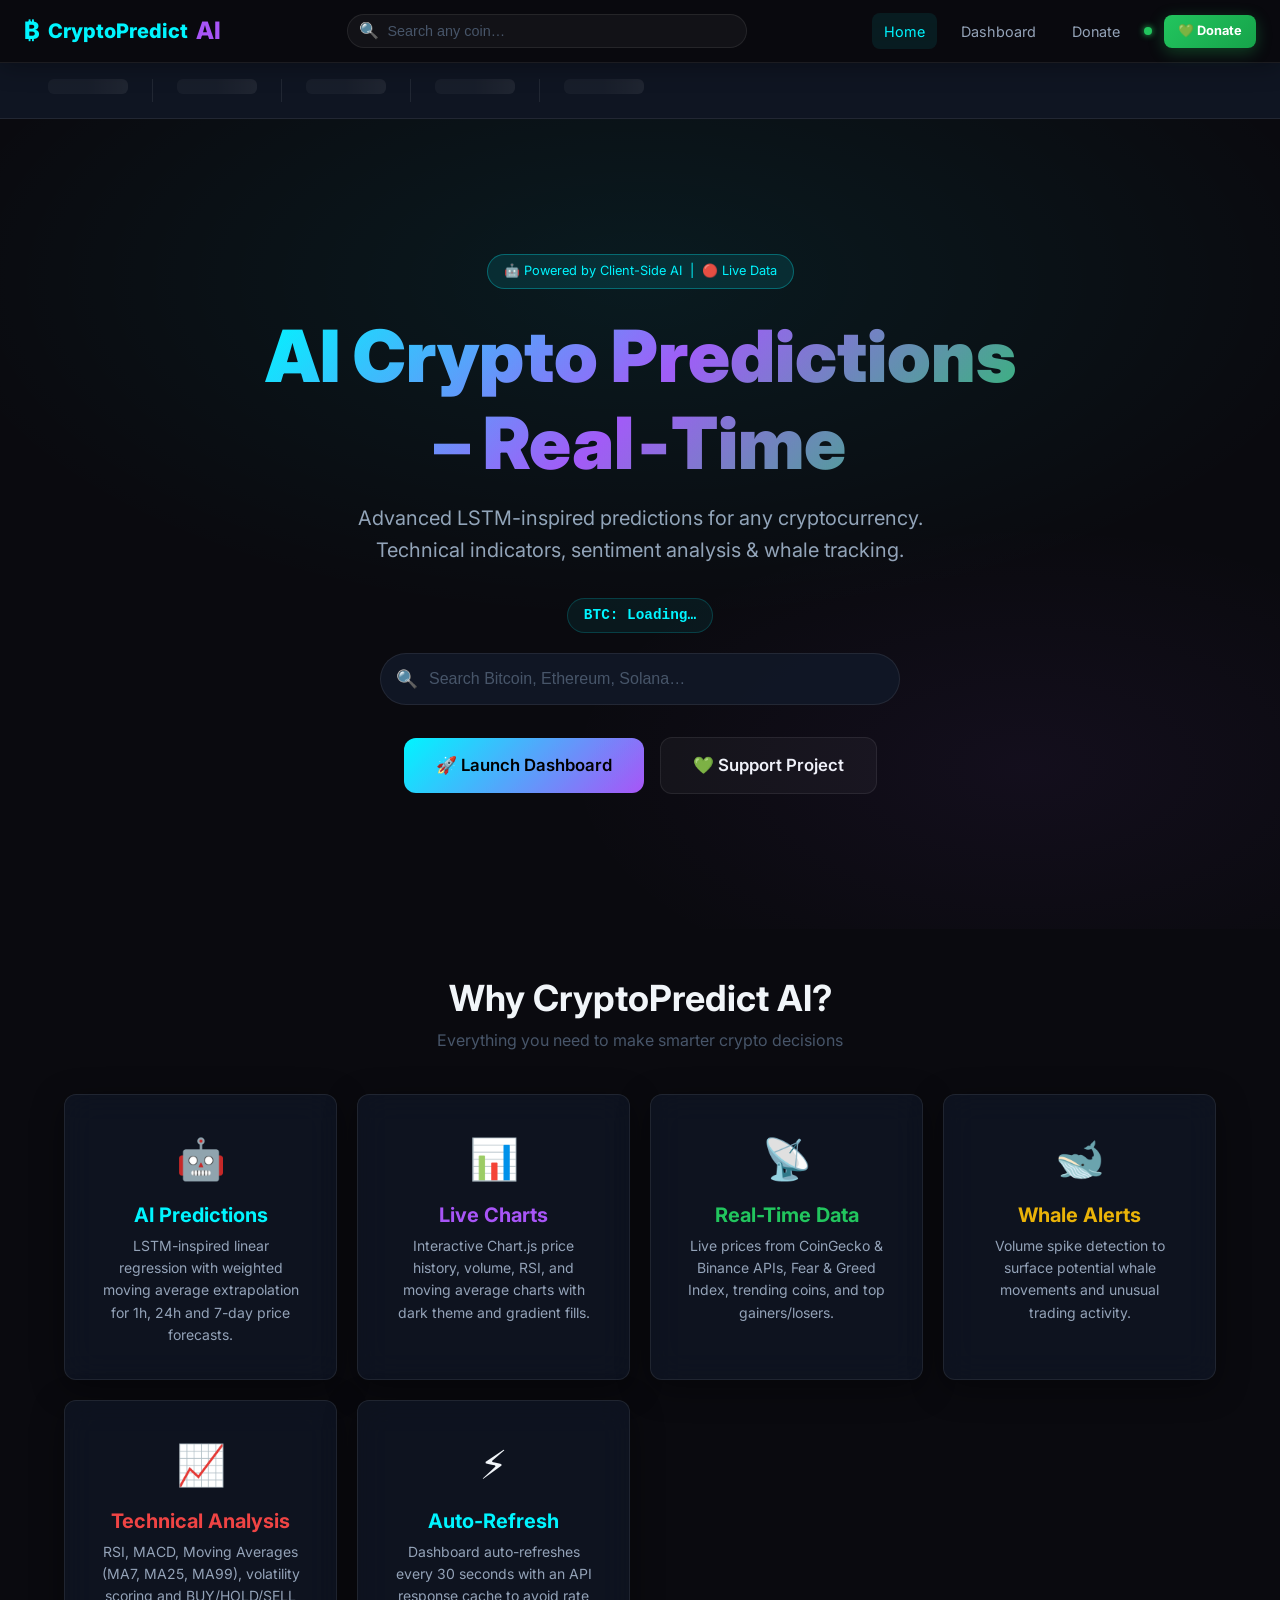
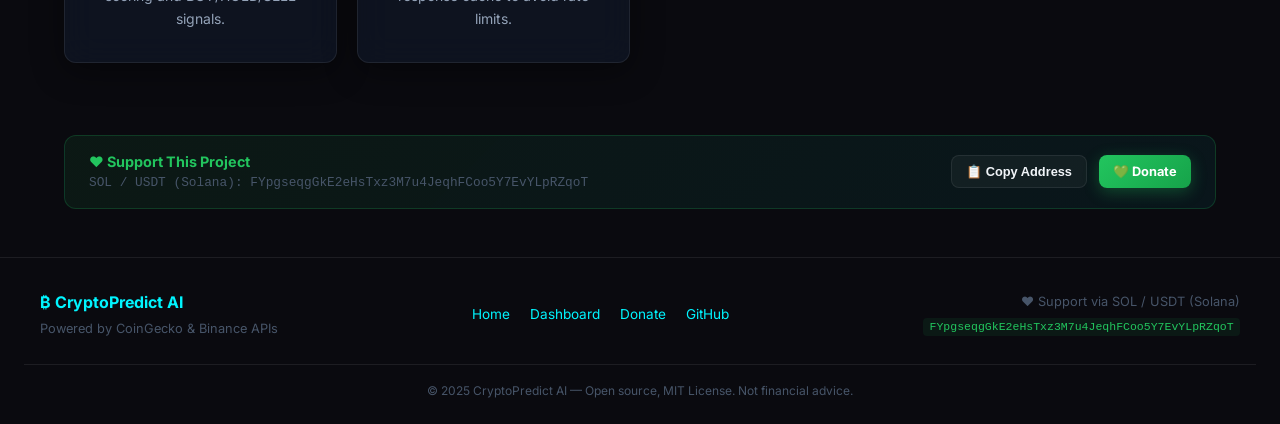
==== index.html @ 1fb8d659 "Fix API retry logic, live WebSocket feed, prediction, homepage stats, and dashboard Co-authored-by: " ====
<!DOCTYPE html>
<html lang="en">
<head>
  <meta charset="UTF-8" />
  <meta name="viewport" content="width=device-width, initial-scale=1.0" />
  <meta name="description" content="AI-powered cryptocurrency prediction platform with real-time price analysis, technical indicators, and buy/sell/hold signals." />
  <title>CryptoPredict AI — Real-Time Crypto Predictions</title>
  <link rel="preconnect" href="https://fonts.googleapis.com" />
  <link rel="preconnect" href="https://fonts.gstatic.com" crossorigin />
  <link href="https://fonts.googleapis.com/css2?family=Inter:wght@400;500;600;700;800;900&display=swap" rel="stylesheet" />
  <link rel="stylesheet" href="css/style.css" />
</head>
<body>

  <!-- ============================================================ -->
  <!-- NAVBAR                                                         -->
  <!-- ============================================================ -->
  <nav class="navbar">
    <a class="navbar-brand" href="index.html">
      <span>₿</span> CryptoPredict<span style="color:var(--neon-purple)">AI</span>
    </a>

    <div class="navbar-search">
      <span class="search-icon">🔍</span>
      <input type="text" id="navbar-search" placeholder="Search any coin…" autocomplete="off" />
    </div>

    <div class="navbar-actions">
      <a class="nav-link active" href="index.html">Home</a>
      <a class="nav-link" href="dashboard.html">Dashboard</a>
      <a class="nav-link" href="donate.html">Donate</a>
      <span id="status-dot" class="status-dot status-delayed" title="Connecting…"></span>
      <a class="btn btn-donate btn-sm" href="donate.html">💚 Donate</a>
    </div>
  </nav>

  <!-- ============================================================ -->
  <!-- QUICK STATS BAR                                                -->
  <!-- ============================================================ -->
  <div class="quick-stats" id="quick-stats">
    <div class="quick-stat-item">
      <span class="skeleton skeleton-text" style="width:120px;height:1rem"></span>
    </div>
    <div class="quick-stat-item">
      <span class="skeleton skeleton-text" style="width:120px;height:1rem"></span>
    </div>
    <div class="quick-stat-item">
      <span class="skeleton skeleton-text" style="width:120px;height:1rem"></span>
    </div>
    <div class="quick-stat-item">
      <span class="skeleton skeleton-text" style="width:120px;height:1rem"></span>
    </div>
    <div class="quick-stat-item">
      <span class="skeleton skeleton-text" style="width:120px;height:1rem"></span>
    </div>
  </div>

  <!-- ============================================================ -->
  <!-- HERO                                                           -->
  <!-- ============================================================ -->
  <section class="hero">
    <div class="hero-badge">
      🤖 Powered by Client-Side AI &nbsp;|&nbsp; 🔴 Live Data
    </div>

    <h1 class="hero-title">AI Crypto Predictions<br />– Real‑Time</h1>

    <p class="hero-subtitle">
      Advanced LSTM-inspired predictions for any cryptocurrency.<br />
      Technical indicators, sentiment analysis &amp; whale tracking.
    </p>

    <!-- Live BTC ticker -->
    <div id="hero-btc-live" class="hero-btc-live">BTC: Loading…</div>

    <!-- Search -->
    <div class="hero-search" style="position:relative">
      <span class="search-icon">🔍</span>
      <input type="text" id="hero-search" placeholder="Search Bitcoin, Ethereum, Solana…" autocomplete="off" />
      <div id="hero-dropdown" class="autocomplete-dropdown hidden"></div>
    </div>

    <!-- CTAs -->
    <div class="hero-cta">
      <a class="btn btn-primary btn-lg" href="dashboard.html">
        🚀 Launch Dashboard
      </a>
      <a class="btn btn-ghost btn-lg" href="donate.html">
        💚 Support Project
      </a>
    </div>
  </section>

  <!-- ============================================================ -->
  <!-- FEATURES OVERVIEW                                              -->
  <!-- ============================================================ -->
  <section style="padding:3rem 1.5rem;max-width:1200px;margin:0 auto">
    <h2 style="text-align:center;margin-bottom:0.5rem">Why CryptoPredict AI?</h2>
    <p style="text-align:center;color:var(--text-muted);margin-bottom:2.5rem">Everything you need to make smarter crypto decisions</p>

    <div style="display:grid;grid-template-columns:repeat(auto-fit,minmax(250px,1fr));gap:1.25rem">

      <div class="card" style="text-align:center;padding:2rem">
        <div style="font-size:2.5rem;margin-bottom:0.75rem">🤖</div>
        <h3 style="color:var(--neon-cyan);margin-bottom:0.5rem">AI Predictions</h3>
        <p style="font-size:0.875rem">LSTM-inspired linear regression with weighted moving average extrapolation for 1h, 24h and 7-day price forecasts.</p>
      </div>

      <div class="card" style="text-align:center;padding:2rem">
        <div style="font-size:2.5rem;margin-bottom:0.75rem">📊</div>
        <h3 style="color:var(--neon-purple);margin-bottom:0.5rem">Live Charts</h3>
        <p style="font-size:0.875rem">Interactive Chart.js price history, volume, RSI, and moving average charts with dark theme and gradient fills.</p>
      </div>

      <div class="card" style="text-align:center;padding:2rem">
        <div style="font-size:2.5rem;margin-bottom:0.75rem">📡</div>
        <h3 style="color:var(--neon-green);margin-bottom:0.5rem">Real-Time Data</h3>
        <p style="font-size:0.875rem">Live prices from CoinGecko &amp; Binance APIs, Fear &amp; Greed Index, trending coins, and top gainers/losers.</p>
      </div>

      <div class="card" style="text-align:center;padding:2rem">
        <div style="font-size:2.5rem;margin-bottom:0.75rem">🐋</div>
        <h3 style="color:var(--neon-yellow);margin-bottom:0.5rem">Whale Alerts</h3>
        <p style="font-size:0.875rem">Volume spike detection to surface potential whale movements and unusual trading activity.</p>
      </div>

      <div class="card" style="text-align:center;padding:2rem">
        <div style="font-size:2.5rem;margin-bottom:0.75rem">📈</div>
        <h3 style="color:var(--neon-red);margin-bottom:0.5rem">Technical Analysis</h3>
        <p style="font-size:0.875rem">RSI, MACD, Moving Averages (MA7, MA25, MA99), volatility scoring and BUY/HOLD/SELL signals.</p>
      </div>

      <div class="card" style="text-align:center;padding:2rem">
        <div style="font-size:2.5rem;margin-bottom:0.75rem">⚡</div>
        <h3 style="color:var(--neon-cyan);margin-bottom:0.5rem">Auto-Refresh</h3>
        <p style="font-size:0.875rem">Dashboard auto-refreshes every 30 seconds with an API response cache to avoid rate limits.</p>
      </div>

    </div>
  </section>

  <!-- ============================================================ -->
  <!-- DONATION BANNER                                                -->
  <!-- ============================================================ -->
  <div style="max-width:1200px;margin:0 auto;padding:0 1.5rem">
    <div class="donation-banner">
      <div>
        <div class="donation-banner-text"><strong>❤️ Support This Project</strong></div>
        <div class="donation-banner-addr">SOL / USDT (Solana): FYpgseqgGkE2eHsTxz3M7u4JeqhFCoo5Y7EvYLpRZqoT</div>
      </div>
      <div style="display:flex;gap:0.75rem;flex-wrap:wrap">
        <button class="btn btn-ghost btn-sm" data-copy-wallet>📋 Copy Address</button>
        <a class="btn btn-donate btn-sm" href="donate.html">💚 Donate</a>
      </div>
    </div>
  </div>

  <!-- ============================================================ -->
  <!-- FOOTER                                                         -->
  <!-- ============================================================ -->
  <footer>
    <div class="footer-inner">
      <div>
        <div class="footer-brand">₿ CryptoPredict AI</div>
        <p style="font-size:0.8rem;color:var(--text-muted);margin-top:0.25rem">Powered by CoinGecko &amp; Binance APIs</p>
      </div>
      <div class="footer-links">
        <a href="index.html">Home</a>
        <a href="dashboard.html">Dashboard</a>
        <a href="donate.html">Donate</a>
        <a href="https://github.com/1yuub/crypto-predict" target="_blank" rel="noopener">GitHub</a>
      </div>
      <div class="footer-donate">
        <div style="margin-bottom:0.25rem">❤️ Support via SOL / USDT (Solana)</div>
        <code>FYpgseqgGkE2eHsTxz3M7u4JeqhFCoo5Y7EvYLpRZqoT</code>
      </div>
    </div>
    <div class="footer-bottom">
      © 2025 CryptoPredict AI — Open source, MIT License. Not financial advice.
    </div>
  </footer>

  <!-- Toast container injected by JS -->
  <div id="toast-container" class="toast-container"></div>

  <script type="module" src="js/app.js"></script>
</body>
</html>
---- css/style.css ----
/* ============================================================
   CRYPTO PREDICT – Global Stylesheet
   Dark mode, glassmorphism, neon accents
   ============================================================ */

/* ---------- CSS Variables / Theme ---------- */
:root {
  --bg-primary:    #0a0a0f;
  --bg-secondary:  #111827;
  --bg-card:       rgba(17, 24, 39, 0.7);
  --bg-glass:      rgba(255, 255, 255, 0.04);

  --neon-cyan:     #00f5ff;
  --neon-purple:   #a855f7;
  --neon-green:    #22c55e;
  --neon-red:      #ef4444;
  --neon-yellow:   #eab308;

  --text-primary:  #f1f5f9;
  --text-secondary:#94a3b8;
  --text-muted:    #475569;

  --border:        rgba(255, 255, 255, 0.08);
  --border-glow:   rgba(0, 245, 255, 0.3);

  --font-main:     'Inter', system-ui, -apple-system, sans-serif;
  --radius:        12px;
  --radius-lg:     20px;
  --shadow:        0 8px 32px rgba(0, 0, 0, 0.4);
  --shadow-neon:   0 0 20px rgba(0, 245, 255, 0.15);
  --transition:    0.3s ease;
}

/* ---------- Reset & Base ---------- */
*, *::before, *::after { box-sizing: border-box; margin: 0; padding: 0; }

html {
  scroll-behavior: smooth;
  font-size: 16px;
}

body {
  font-family: var(--font-main);
  background-color: var(--bg-primary);
  color: var(--text-primary);
  line-height: 1.6;
  min-height: 100vh;
  overflow-x: hidden;
}

/* Custom scrollbar */
::-webkit-scrollbar { width: 6px; }
::-webkit-scrollbar-track { background: var(--bg-secondary); }
::-webkit-scrollbar-thumb { background: var(--neon-cyan); border-radius: 3px; }
::-webkit-scrollbar-thumb:hover { background: var(--neon-purple); }

a { color: var(--neon-cyan); text-decoration: none; transition: color var(--transition); }
a:hover { color: var(--neon-purple); }

img { max-width: 100%; height: auto; }

/* ---------- Typography ---------- */
h1, h2, h3, h4, h5, h6 {
  font-weight: 700;
  line-height: 1.2;
  color: var(--text-primary);
}
h1 { font-size: clamp(2rem, 5vw, 3.5rem); }
h2 { font-size: clamp(1.5rem, 3vw, 2.25rem); }
h3 { font-size: 1.25rem; }
h4 { font-size: 1rem; }

p { color: var(--text-secondary); }

/* ---------- Glassmorphism Cards ---------- */
.card {
  background: var(--bg-card);
  backdrop-filter: blur(16px);
  -webkit-backdrop-filter: blur(16px);
  border: 1px solid var(--border);
  border-radius: var(--radius);
  padding: 1.25rem;
  box-shadow: var(--shadow);
  transition: border-color var(--transition), box-shadow var(--transition);
}
.card:hover {
  border-color: var(--border-glow);
  box-shadow: var(--shadow-neon);
}
.card-glass {
  background: var(--bg-glass);
  backdrop-filter: blur(24px);
  -webkit-backdrop-filter: blur(24px);
  border: 1px solid var(--border);
  border-radius: var(--radius-lg);
  padding: 1.5rem;
  box-shadow: var(--shadow);
}

/* ---------- Navbar ---------- */
.navbar {
  position: sticky;
  top: 0;
  z-index: 1000;
  display: flex;
  align-items: center;
  justify-content: space-between;
  gap: 1rem;
  padding: 0.75rem 1.5rem;
  background: rgba(10, 10, 15, 0.85);
  backdrop-filter: blur(20px);
  -webkit-backdrop-filter: blur(20px);
  border-bottom: 1px solid var(--border);
  box-shadow: 0 4px 24px rgba(0,0,0,0.3);
}

.navbar-brand {
  display: flex;
  align-items: center;
  gap: 0.5rem;
  font-size: 1.25rem;
  font-weight: 800;
  color: var(--neon-cyan);
  white-space: nowrap;
}
.navbar-brand span { font-size: 1.5rem; }

.navbar-search {
  flex: 1;
  max-width: 400px;
  position: relative;
}
.navbar-search input {
  width: 100%;
  padding: 0.5rem 1rem 0.5rem 2.5rem;
  background: var(--bg-glass);
  border: 1px solid var(--border);
  border-radius: 50px;
  color: var(--text-primary);
  font-size: 0.9rem;
  transition: border-color var(--transition);
  outline: none;
}
.navbar-search input:focus { border-color: var(--neon-cyan); box-shadow: 0 0 0 3px rgba(0,245,255,0.1); }
.navbar-search input::placeholder { color: var(--text-muted); }
.navbar-search .search-icon {
  position: absolute;
  left: 0.75rem;
  top: 50%;
  transform: translateY(-50%);
  color: var(--text-muted);
  pointer-events: none;
}

.navbar-actions {
  display: flex;
  align-items: center;
  gap: 0.75rem;
}

.nav-link {
  color: var(--text-secondary);
  font-size: 0.9rem;
  padding: 0.4rem 0.75rem;
  border-radius: 8px;
  transition: color var(--transition), background var(--transition);
  white-space: nowrap;
}
.nav-link:hover, .nav-link.active {
  color: var(--neon-cyan);
  background: rgba(0,245,255,0.08);
}

/* ---------- Buttons ---------- */
.btn {
  display: inline-flex;
  align-items: center;
  justify-content: center;
  gap: 0.4rem;
  padding: 0.6rem 1.25rem;
  border-radius: 8px;
  font-size: 0.9rem;
  font-weight: 600;
  cursor: pointer;
  border: none;
  transition: all var(--transition);
  white-space: nowrap;
  outline: none;
}
.btn-primary {
  background: linear-gradient(135deg, var(--neon-cyan), var(--neon-purple));
  color: #000;
}
.btn-primary:hover { opacity: 0.85; transform: translateY(-1px); box-shadow: 0 8px 24px rgba(0,245,255,0.3); }

.btn-donate {
  background: linear-gradient(135deg, var(--neon-green), #16a34a);
  color: #fff;
  font-weight: 700;
  box-shadow: 0 4px 16px rgba(34,197,94,0.3);
}
.btn-donate:hover { opacity: 0.9; transform: translateY(-1px); box-shadow: 0 8px 24px rgba(34,197,94,0.4); }

.btn-ghost {
  background: var(--bg-glass);
  color: var(--text-primary);
  border: 1px solid var(--border);
}
.btn-ghost:hover { border-color: var(--neon-cyan); color: var(--neon-cyan); background: rgba(0,245,255,0.05); }

.btn-sm { padding: 0.4rem 0.875rem; font-size: 0.8rem; }
.btn-lg { padding: 0.875rem 2rem; font-size: 1.05rem; border-radius: 12px; }

/* ---------- Autocomplete Dropdown ---------- */
.autocomplete-dropdown {
  position: absolute;
  top: calc(100% + 6px);
  left: 0;
  right: 0;
  background: var(--bg-secondary);
  border: 1px solid var(--border-glow);
  border-radius: var(--radius);
  max-height: 300px;
  overflow-y: auto;
  z-index: 2000;
  box-shadow: 0 16px 40px rgba(0,0,0,0.5);
}
.autocomplete-item {
  display: flex;
  align-items: center;
  gap: 0.5rem;
  padding: 0.6rem 1rem;
  cursor: pointer;
  font-size: 0.875rem;
  transition: background var(--transition);
  border-bottom: 1px solid var(--border);
}
.autocomplete-item:last-child { border-bottom: none; }
.autocomplete-item:hover, .autocomplete-item.highlighted { background: rgba(0,245,255,0.08); }
.autocomplete-item .coin-symbol { color: var(--neon-cyan); font-weight: 600; font-size: 0.75rem; text-transform: uppercase; }

/* ---------- Hero Section (index.html) ---------- */
.hero {
  min-height: 90vh;
  display: flex;
  flex-direction: column;
  align-items: center;
  justify-content: center;
  text-align: center;
  padding: 2rem 1.5rem;
  position: relative;
  overflow: hidden;
}
.hero::before {
  content: '';
  position: absolute;
  inset: 0;
  background: radial-gradient(ellipse 80% 60% at 50% 20%, rgba(0,245,255,0.07) 0%, transparent 70%),
              radial-gradient(ellipse 60% 50% at 80% 80%, rgba(168,85,247,0.06) 0%, transparent 60%);
  pointer-events: none;
}
.hero-badge {
  display: inline-flex;
  align-items: center;
  gap: 0.5rem;
  padding: 0.4rem 1rem;
  background: rgba(0,245,255,0.1);
  border: 1px solid rgba(0,245,255,0.3);
  border-radius: 50px;
  font-size: 0.8rem;
  color: var(--neon-cyan);
  margin-bottom: 1.5rem;
  animation: fadeInDown 0.6s ease;
}
.hero-title {
  font-size: clamp(2.5rem, 6vw, 4.5rem);
  font-weight: 900;
  background: linear-gradient(135deg, var(--neon-cyan) 0%, var(--neon-purple) 50%, var(--neon-green) 100%);
  -webkit-background-clip: text;
  -webkit-text-fill-color: transparent;
  background-clip: text;
  margin-bottom: 1rem;
  animation: fadeInDown 0.8s ease;
}
.hero-subtitle {
  font-size: clamp(1rem, 2vw, 1.25rem);
  color: var(--text-secondary);
  max-width: 600px;
  margin: 0 auto 2rem;
  animation: fadeIn 1s ease;
}
.hero-search {
  width: 100%;
  max-width: 520px;
  margin: 0 auto 2rem;
  position: relative;
  animation: fadeInUp 0.8s ease;
}
.hero-search input {
  width: 100%;
  padding: 1rem 1.25rem 1rem 3rem;
  font-size: 1rem;
  background: rgba(17, 24, 39, 0.9);
  border: 1px solid var(--border);
  border-radius: 50px;
  color: var(--text-primary);
  outline: none;
  transition: border-color var(--transition), box-shadow var(--transition);
}
.hero-search input:focus { border-color: var(--neon-cyan); box-shadow: 0 0 0 4px rgba(0,245,255,0.1), 0 0 30px rgba(0,245,255,0.15); }
.hero-search input::placeholder { color: var(--text-muted); }
.hero-search .search-icon {
  position: absolute;
  left: 1rem;
  top: 50%;
  transform: translateY(-50%);
  font-size: 1.1rem;
  color: var(--neon-cyan);
  pointer-events: none;
}
.hero-cta {
  display: flex;
  align-items: center;
  gap: 1rem;
  flex-wrap: wrap;
  justify-content: center;
  animation: fadeInUp 1s ease;
}

/* ---------- Quick Stats Bar ---------- */
.quick-stats {
  width: 100%;
  overflow-x: auto;
  padding: 1rem 1.5rem;
  background: rgba(17,24,39,0.8);
  border-bottom: 1px solid var(--border);
  display: flex;
  align-items: center;
  gap: 0;
}
.quick-stats::-webkit-scrollbar { height: 3px; }
.quick-stat-item {
  display: flex;
  align-items: center;
  gap: 0.5rem;
  padding: 0 1.5rem;
  border-right: 1px solid var(--border);
  white-space: nowrap;
  flex-shrink: 0;
}
.quick-stat-item:last-child { border-right: none; }
.quick-stat-name { font-size: 0.8rem; color: var(--text-muted); }
.quick-stat-price { font-size: 0.95rem; font-weight: 600; color: var(--text-primary); }
.quick-stat-change { font-size: 0.8rem; font-weight: 600; }

/* ---------- Dashboard Layout ---------- */
.dashboard-container {
  max-width: 1600px;
  margin: 0 auto;
  padding: 1.5rem;
}
.dashboard-grid {
  display: grid;
  grid-template-columns: 280px 1fr 300px;
  grid-template-rows: auto auto;
  gap: 1.25rem;
  align-items: start;
}
.dashboard-left { grid-column: 1; }
.dashboard-center { grid-column: 2; }
.dashboard-right { grid-column: 3; }
.dashboard-bottom { grid-column: 1 / -1; }

/* ---------- Coin Selector Panel ---------- */
.coin-selector-input {
  position: relative;
  margin-bottom: 1rem;
}
.coin-selector-input input {
  width: 100%;
  padding: 0.6rem 1rem 0.6rem 2.5rem;
  background: var(--bg-glass);
  border: 1px solid var(--border);
  border-radius: 8px;
  color: var(--text-primary);
  font-size: 0.875rem;
  outline: none;
  transition: border-color var(--transition);
}
.coin-selector-input input:focus { border-color: var(--neon-cyan); }
.coin-selector-input input::placeholder { color: var(--text-muted); }
.coin-selector-input .search-icon {
  position: absolute;
  left: 0.75rem;
  top: 50%;
  transform: translateY(-50%);
  color: var(--text-muted);
  font-size: 0.9rem;
  pointer-events: none;
}

/* ---------- Market Data Metrics ---------- */
.metric-grid {
  display: grid;
  grid-template-columns: 1fr 1fr;
  gap: 0.5rem;
  margin-bottom: 1rem;
}
.metric-item {
  background: var(--bg-glass);
  border: 1px solid var(--border);
  border-radius: 8px;
  padding: 0.6rem 0.75rem;
}
.metric-label { font-size: 0.7rem; color: var(--text-muted); text-transform: uppercase; letter-spacing: 0.05em; margin-bottom: 0.2rem; }
.metric-value { font-size: 0.95rem; font-weight: 600; color: var(--text-primary); }

.price-display {
  text-align: center;
  margin-bottom: 1rem;
  padding-bottom: 1rem;
  border-bottom: 1px solid var(--border);
}
.price-main {
  font-size: 1.75rem;
  font-weight: 800;
  color: var(--text-primary);
  font-variant-numeric: tabular-nums;
}
.price-change-badge {
  display: inline-block;
  padding: 0.25rem 0.6rem;
  border-radius: 6px;
  font-size: 0.85rem;
  font-weight: 600;
  margin-top: 0.25rem;
}

/* ---------- Fear & Greed ---------- */
.fear-greed-widget {
  text-align: center;
  padding: 1rem;
}
.fear-greed-value {
  font-size: 2.5rem;
  font-weight: 900;
  margin-bottom: 0.25rem;
}
.fear-greed-label {
  font-size: 0.9rem;
  font-weight: 600;
  text-transform: uppercase;
  letter-spacing: 0.05em;
}
.fear-greed-bar {
  height: 8px;
  border-radius: 4px;
  background: linear-gradient(to right, var(--neon-red), var(--neon-yellow), var(--neon-green));
  margin: 0.75rem 0 0.25rem;
  position: relative;
}
.fear-greed-indicator {
  position: absolute;
  top: -3px;
  width: 14px;
  height: 14px;
  background: #fff;
  border-radius: 50%;
  transform: translateX(-50%);
  box-shadow: 0 0 8px rgba(255,255,255,0.5);
  transition: left 1s ease;
}

/* ---------- Trending Coins ---------- */
.trending-item {
  display: flex;
  align-items: center;
  justify-content: space-between;
  padding: 0.5rem 0;
  border-bottom: 1px solid var(--border);
}
.trending-item:last-child { border-bottom: none; }
.trending-rank {
  font-size: 0.7rem;
  color: var(--text-muted);
  width: 1.25rem;
}
.trending-name {
  flex: 1;
  font-size: 0.875rem;
  margin: 0 0.5rem;
}
.trending-symbol {
  font-size: 0.75rem;
  color: var(--neon-cyan);
  text-transform: uppercase;
}

/* ---------- Charts ---------- */
.chart-container {
  position: relative;
  width: 100%;
}
.chart-timeframe {
  display: flex;
  gap: 0.25rem;
  margin-bottom: 0.75rem;
}
.timeframe-btn {
  padding: 0.3rem 0.625rem;
  background: var(--bg-glass);
  border: 1px solid var(--border);
  border-radius: 6px;
  color: var(--text-muted);
  font-size: 0.75rem;
  font-weight: 600;
  cursor: pointer;
  transition: all var(--transition);
  outline: none;
}
.timeframe-btn:hover, .timeframe-btn.active {
  background: rgba(0,245,255,0.1);
  border-color: var(--neon-cyan);
  color: var(--neon-cyan);
}

/* ---------- Prediction Cards ---------- */
.prediction-card {
  background: var(--bg-glass);
  border: 1px solid var(--border);
  border-radius: var(--radius);
  padding: 1rem;
  margin-bottom: 0.75rem;
  transition: all var(--transition);
}
.prediction-card:hover {
  border-color: var(--border-glow);
  box-shadow: 0 0 16px rgba(0,245,255,0.1);
}
.prediction-timeframe {
  font-size: 0.75rem;
  color: var(--text-muted);
  text-transform: uppercase;
  letter-spacing: 0.06em;
  margin-bottom: 0.5rem;
}
.prediction-price {
  font-size: 1.2rem;
  font-weight: 700;
  color: var(--text-primary);
  margin-bottom: 0.5rem;
  font-variant-numeric: tabular-nums;
}
.prediction-change {
  font-size: 0.85rem;
  font-weight: 600;
  margin-bottom: 0.75rem;
}
.confidence-bar-wrap {
  margin-bottom: 0.5rem;
}
.confidence-label {
  display: flex;
  justify-content: space-between;
  font-size: 0.75rem;
  color: var(--text-muted);
  margin-bottom: 0.25rem;
}
.confidence-bar {
  height: 6px;
  border-radius: 3px;
  background: var(--border);
  overflow: hidden;
}
.confidence-fill {
  height: 100%;
  border-radius: 3px;
  background: linear-gradient(90deg, var(--neon-cyan), var(--neon-purple));
  transition: width 1s ease;
  animation: shimmer 2s infinite;
}

/* ---------- Signal Badges ---------- */
.signal-badge {
  display: inline-flex;
  align-items: center;
  gap: 0.3rem;
  padding: 0.3rem 0.75rem;
  border-radius: 50px;
  font-size: 0.8rem;
  font-weight: 700;
  text-transform: uppercase;
  letter-spacing: 0.05em;
  animation: pulseglow 2s infinite;
}
.signal-buy  { background: rgba(34,197,94,0.15); color: var(--neon-green); border: 1px solid rgba(34,197,94,0.3); }
.signal-sell { background: rgba(239,68,68,0.15); color: var(--neon-red);   border: 1px solid rgba(239,68,68,0.3); }
.signal-hold { background: rgba(234,179,8,0.15); color: var(--neon-yellow); border: 1px solid rgba(234,179,8,0.3); }

/* ---------- MA / MACD Row ---------- */
.indicator-row {
  display: flex;
  align-items: center;
  justify-content: space-between;
  padding: 0.4rem 0;
  border-bottom: 1px solid var(--border);
  font-size: 0.85rem;
}
.indicator-row:last-child { border-bottom: none; }
.indicator-label { color: var(--text-muted); }
.indicator-value { font-weight: 600; font-variant-numeric: tabular-nums; }

/* ---------- Bottom Panel ---------- */
.market-intel-grid {
  display: grid;
  grid-template-columns: repeat(auto-fit, minmax(220px, 1fr));
  gap: 1.25rem;
}
.coin-list-item {
  display: flex;
  align-items: center;
  justify-content: space-between;
  padding: 0.5rem 0;
  border-bottom: 1px solid var(--border);
  font-size: 0.875rem;
}
.coin-list-item:last-child { border-bottom: none; }
.coin-list-name { font-weight: 600; }
.coin-list-price { color: var(--text-secondary); font-variant-numeric: tabular-nums; }

/* ---------- Donate Page ---------- */
.donate-hero {
  min-height: 60vh;
  display: flex;
  flex-direction: column;
  align-items: center;
  justify-content: center;
  text-align: center;
  padding: 3rem 1.5rem;
  position: relative;
}
.donate-hero::before {
  content: '';
  position: absolute;
  inset: 0;
  background: radial-gradient(ellipse 70% 60% at 50% 40%, rgba(34,197,94,0.08) 0%, transparent 70%);
  pointer-events: none;
}
.wallet-box {
  display: flex;
  align-items: center;
  gap: 0.75rem;
  padding: 0.875rem 1.25rem;
  background: var(--bg-glass);
  border: 1px solid rgba(34,197,94,0.3);
  border-radius: var(--radius);
  margin: 1.5rem auto;
  max-width: 600px;
  flex-wrap: wrap;
}
.wallet-address {
  flex: 1;
  font-family: 'Courier New', monospace;
  font-size: 0.85rem;
  color: var(--neon-green);
  word-break: break-all;
}
.qr-container {
  display: flex;
  justify-content: center;
  margin: 1.5rem 0;
}
.qr-container canvas { border-radius: var(--radius); border: 4px solid var(--bg-secondary); }

.tier-grid {
  display: grid;
  grid-template-columns: repeat(auto-fit, minmax(180px, 1fr));
  gap: 1rem;
  margin: 2rem auto;
  max-width: 900px;
}
.tier-card {
  background: var(--bg-glass);
  border: 1px solid var(--border);
  border-radius: var(--radius);
  padding: 1.25rem;
  text-align: center;
  transition: all var(--transition);
  cursor: pointer;
}
.tier-card:hover {
  border-color: var(--neon-green);
  box-shadow: 0 0 20px rgba(34,197,94,0.15);
  transform: translateY(-2px);
}
.tier-emoji { font-size: 2rem; margin-bottom: 0.5rem; }
.tier-label { font-weight: 700; margin-bottom: 0.25rem; }
.tier-amount { font-size: 0.85rem; color: var(--neon-green); font-weight: 600; }

.thankyou-card {
  background: linear-gradient(135deg, rgba(34,197,94,0.1), rgba(0,245,255,0.05));
  border: 1px solid rgba(34,197,94,0.3);
  border-radius: var(--radius-lg);
  padding: 2rem;
  text-align: center;
  max-width: 400px;
  margin: 2rem auto;
  display: none;
  animation: fadeInUp 0.5s ease;
}
.thankyou-card.visible { display: block; }
.thankyou-emoji { font-size: 3rem; }

/* ---------- Toast Notifications ---------- */
.toast-container {
  position: fixed;
  bottom: 1.5rem;
  right: 1.5rem;
  z-index: 9999;
  display: flex;
  flex-direction: column;
  gap: 0.5rem;
  pointer-events: none;
}
.toast {
  display: flex;
  align-items: center;
  gap: 0.5rem;
  padding: 0.75rem 1.25rem;
  background: var(--bg-secondary);
  border-radius: var(--radius);
  font-size: 0.875rem;
  font-weight: 500;
  box-shadow: 0 8px 24px rgba(0,0,0,0.4);
  pointer-events: all;
  animation: slideInRight 0.3s ease, fadeOut 0.3s ease 2.7s forwards;
  border-left: 4px solid var(--neon-cyan);
  max-width: 320px;
}
.toast-success { border-left-color: var(--neon-green); }
.toast-error   { border-left-color: var(--neon-red); }
.toast-info    { border-left-color: var(--neon-cyan); }

/* ---------- Skeleton Loader ---------- */
.skeleton {
  background: linear-gradient(90deg, var(--bg-glass) 25%, rgba(255,255,255,0.07) 50%, var(--bg-glass) 75%);
  background-size: 200% 100%;
  border-radius: 6px;
  animation: shimmer 1.5s infinite;
}
.skeleton-text { height: 1em; margin-bottom: 0.5rem; }
.skeleton-box  { height: 120px; }

/* ---------- Auto-refresh Timer ---------- */
.refresh-timer {
  display: flex;
  align-items: center;
  gap: 0.35rem;
  font-size: 0.75rem;
  color: var(--text-muted);
}
.refresh-dot {
  width: 6px;
  height: 6px;
  border-radius: 50%;
  background: var(--neon-green);
  animation: pulseglow 1.5s infinite;
}

/* ---------- Donation Banner ---------- */
.donation-banner {
  display: flex;
  align-items: center;
  justify-content: space-between;
  gap: 1rem;
  padding: 0.875rem 1.5rem;
  background: linear-gradient(135deg, rgba(34,197,94,0.08), rgba(0,245,255,0.05));
  border: 1px solid rgba(34,197,94,0.2);
  border-radius: var(--radius);
  flex-wrap: wrap;
  margin: 1.5rem 0;
}
.donation-banner-text {
  font-size: 0.9rem;
  color: var(--text-secondary);
}
.donation-banner-text strong { color: var(--neon-green); }
.donation-banner-addr {
  font-family: 'Courier New', monospace;
  font-size: 0.8rem;
  color: var(--text-muted);
  word-break: break-all;
}

/* ---------- Footer ---------- */
footer {
  margin-top: 3rem;
  padding: 2rem 1.5rem 1.5rem;
  border-top: 1px solid var(--border);
  background: rgba(10,10,15,0.8);
}
.footer-inner {
  max-width: 1200px;
  margin: 0 auto;
  display: flex;
  align-items: center;
  justify-content: space-between;
  gap: 1rem;
  flex-wrap: wrap;
}
.footer-brand {
  font-size: 1rem;
  font-weight: 700;
  color: var(--neon-cyan);
}
.footer-links {
  display: flex;
  gap: 1.25rem;
  font-size: 0.85rem;
}
.footer-donate {
  font-size: 0.8rem;
  color: var(--text-muted);
  text-align: right;
}
.footer-donate code {
  font-size: 0.72rem;
  color: var(--neon-green);
  background: rgba(34,197,94,0.08);
  padding: 0.15rem 0.4rem;
  border-radius: 4px;
  word-break: break-all;
}
.footer-bottom {
  text-align: center;
  font-size: 0.75rem;
  color: var(--text-muted);
  margin-top: 1.5rem;
  padding-top: 1rem;
  border-top: 1px solid var(--border);
}

/* ---------- Section Headers ---------- */
.section-header {
  display: flex;
  align-items: center;
  justify-content: space-between;
  margin-bottom: 1rem;
}
.section-title {
  font-size: 0.8rem;
  font-weight: 700;
  text-transform: uppercase;
  letter-spacing: 0.08em;
  color: var(--text-muted);
}
.section-title span { color: var(--neon-cyan); margin-right: 0.4rem; }

/* ---------- Color Utilities ---------- */
.text-green  { color: var(--neon-green) !important; }
.text-red    { color: var(--neon-red)   !important; }
.text-cyan   { color: var(--neon-cyan)  !important; }
.text-purple { color: var(--neon-purple)!important; }
.text-yellow { color: var(--neon-yellow)!important; }
.text-muted  { color: var(--text-muted) !important; }

/* ---------- Animations ---------- */
@keyframes fadeIn {
  from { opacity: 0; }
  to   { opacity: 1; }
}
@keyframes fadeInDown {
  from { opacity: 0; transform: translateY(-20px); }
  to   { opacity: 1; transform: translateY(0); }
}
@keyframes fadeInUp {
  from { opacity: 0; transform: translateY(20px); }
  to   { opacity: 1; transform: translateY(0); }
}
@keyframes slideInRight {
  from { opacity: 0; transform: translateX(30px); }
  to   { opacity: 1; transform: translateX(0); }
}
@keyframes fadeOut {
  from { opacity: 1; }
  to   { opacity: 0; }
}
@keyframes pulseglow {
  0%, 100% { box-shadow: 0 0 6px currentColor; opacity: 1; }
  50%       { box-shadow: 0 0 14px currentColor; opacity: 0.8; }
}
@keyframes shimmer {
  0%   { background-position: -200% center; }
  100% { background-position:  200% center; }
}
@keyframes spin {
  to { transform: rotate(360deg); }
}
@keyframes neonFlicker {
  0%, 95%, 100% { opacity: 1; }
  96%, 98%      { opacity: 0.6; }
}

.animate-fade-in    { animation: fadeIn 0.5s ease; }
.animate-fade-in-up { animation: fadeInUp 0.5s ease; }
.spin { animation: spin 1s linear infinite; }

/* ---------- Loading Spinner ---------- */
.spinner {
  width: 20px; height: 20px;
  border: 2px solid var(--border);
  border-top-color: var(--neon-cyan);
  border-radius: 50%;
  animation: spin 0.7s linear infinite;
  display: inline-block;
}

/* ---------- Responsive ---------- */
@media (max-width: 1200px) {
  .dashboard-grid {
    grid-template-columns: 260px 1fr 280px;
  }
}

@media (max-width: 1024px) {
  .dashboard-grid {
    grid-template-columns: 1fr 1fr;
  }
  .dashboard-left  { grid-column: 1; }
  .dashboard-center{ grid-column: 1 / -1; order: -1; }
  .dashboard-right { grid-column: 2; }
  .dashboard-bottom{ grid-column: 1 / -1; }
}

@media (max-width: 768px) {
  .navbar-search { display: none; }
  .dashboard-grid {
    grid-template-columns: 1fr;
  }
  .dashboard-left, .dashboard-center, .dashboard-right, .dashboard-bottom {
    grid-column: 1;
  }
  .dashboard-center { order: -1; }
  .market-intel-grid { grid-template-columns: 1fr 1fr; }
  .metric-grid { grid-template-columns: 1fr 1fr; }
  .footer-inner { flex-direction: column; text-align: center; }
  .footer-donate { text-align: center; }
}

@media (max-width: 480px) {
  body { font-size: 14px; }
  .dashboard-container { padding: 0.75rem; }
  .navbar { padding: 0.6rem 1rem; }
  .card { padding: 1rem; }
  .market-intel-grid { grid-template-columns: 1fr; }
  .tier-grid { grid-template-columns: 1fr 1fr; }
  .hero-title { font-size: 2rem; }
}

/* ---------- Misc Utilities ---------- */
.text-center { text-align: center; }
.mt-1 { margin-top: 0.5rem; }
.mt-2 { margin-top: 1rem; }
.mt-3 { margin-top: 1.5rem; }
.mb-1 { margin-bottom: 0.5rem; }
.mb-2 { margin-bottom: 1rem; }
.mb-3 { margin-bottom: 1.5rem; }
.gap-1 { gap: 0.5rem; }
.flex { display: flex; }
.flex-col { flex-direction: column; }
.items-center { align-items: center; }
.justify-between { justify-content: space-between; }
.w-full { width: 100%; }
.hidden { display: none !important; }
.overflow-hidden { overflow: hidden; }
.relative { position: relative; }
.p-0 { padding: 0 !important; }
.rounded { border-radius: var(--radius); }
.border-b { border-bottom: 1px solid var(--border); padding-bottom: 0.75rem; margin-bottom: 0.75rem; }

/* ---------- Live / WebSocket UI ---------- */

/* Pulsing live badge */
.live-badge {
  display: inline-flex;
  align-items: center;
  gap: 0.3rem;
  font-size: 0.68rem;
  font-weight: 700;
  color: var(--neon-red);
  background: rgba(239, 68, 68, 0.1);
  border: 1px solid rgba(239, 68, 68, 0.25);
  border-radius: 20px;
  padding: 0.15rem 0.55rem;
  animation: pulse-red 2s infinite;
}

.forecast-badge {
  display: inline-block;
  font-size: 0.68rem;
  font-weight: 600;
  color: var(--neon-purple);
  background: rgba(168, 85, 247, 0.1);
  border: 1px solid rgba(168, 85, 247, 0.25);
  border-radius: 20px;
  padding: 0.15rem 0.55rem;
  margin-bottom: 0.3rem;
}

@keyframes pulse-red {
  0%, 100% { opacity: 1; }
  50%       { opacity: 0.5; }
}

/* Price flash animations */
.price-flash-up {
  animation: flash-green 0.3s ease-out;
}
.price-flash-down {
  animation: flash-red 0.3s ease-out;
}

@keyframes flash-green {
  0%   { background: rgba(34, 197, 94, 0.25); }
  100% { background: transparent; }
}

@keyframes flash-red {
  0%   { background: rgba(239, 68, 68, 0.25); }
  100% { background: transparent; }
}

/* Navbar status dot */
.status-dot {
  width: 8px;
  height: 8px;
  border-radius: 50%;
  display: inline-block;
  cursor: default;
}
.status-live    { background: var(--neon-green); box-shadow: 0 0 6px var(--neon-green); animation: pulse-green 2s infinite; }
.status-delayed { background: var(--neon-yellow); }
.status-offline { background: var(--neon-red); }

@keyframes pulse-green {
  0%, 100% { opacity: 1; }
  50%       { opacity: 0.5; }
}

/* WS status dot in dashboard header */
.ws-status-dot {
  width: 10px;
  height: 10px;
  border-radius: 50%;
  display: inline-block;
  cursor: default;
}
.ws-live    { background: var(--neon-green); box-shadow: 0 0 6px var(--neon-green); animation: pulse-green 2s infinite; }
.ws-delayed { background: var(--neon-yellow); }
.ws-offline { background: var(--neon-red); }

/* Prediction card 7d special style */
.prediction-card-7d {
  border-color: rgba(168, 85, 247, 0.3);
  background: linear-gradient(135deg, rgba(168, 85, 247, 0.06), rgba(17, 24, 39, 0.7));
}

/* Hero live BTC ticker */
.hero-btc-live {
  display: inline-block;
  font-size: 0.9rem;
  font-weight: 600;
  color: var(--neon-cyan);
  background: rgba(0, 245, 255, 0.06);
  border: 1px solid rgba(0, 245, 255, 0.18);
  border-radius: 20px;
  padding: 0.3rem 1rem;
  margin-bottom: 1.25rem;
  font-family: 'Courier New', monospace;
}

/* Stale data tag */
.stale-tag {
  font-size: 0.65rem;
  color: var(--neon-yellow);
  margin-left: 0.25rem;
}

/* Quick-stat skeleton */
.quick-stat-skeleton {
  min-width: 100px;
  display: flex;
  align-items: center;
  justify-content: center;
}
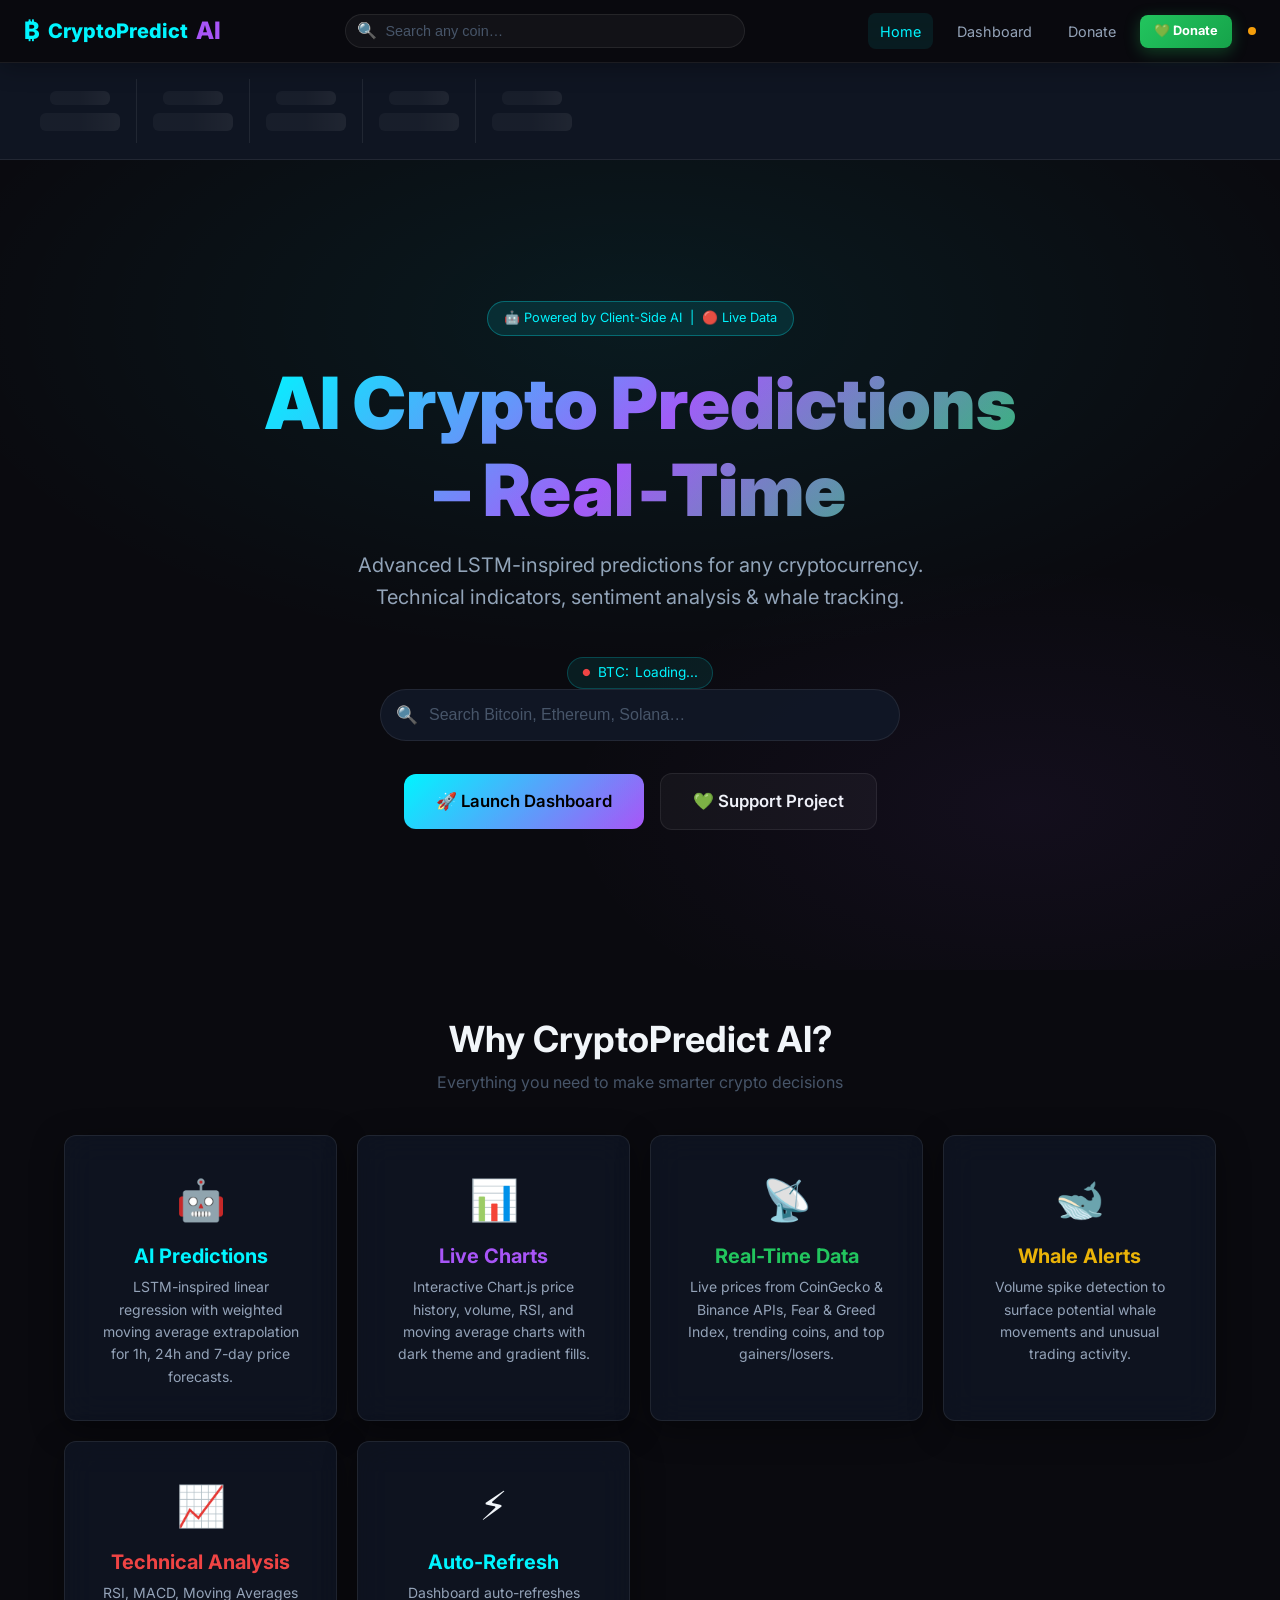
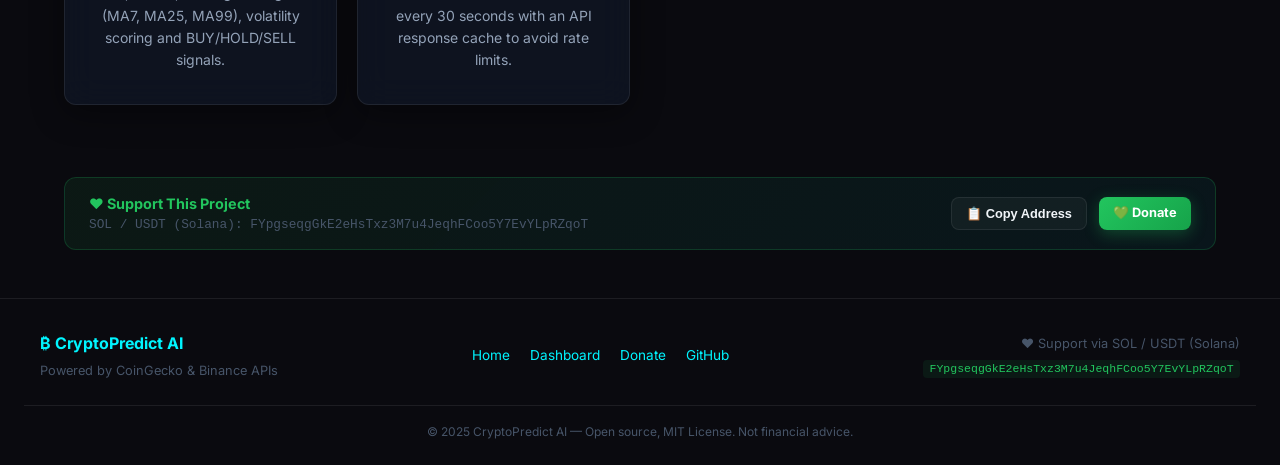
==== commit 7407c7a4: "Merge pull request #3 from 1yuub/copilot/fix-api-issues-and-refresh-rate Fix API reliability, live W" ====
--- a/index.html
+++ b/index.html
@@ -29,8 +29,10 @@
       <a class="nav-link active" href="index.html">Home</a>
       <a class="nav-link" href="dashboard.html">Dashboard</a>
       <a class="nav-link" href="donate.html">Donate</a>
-      <span id="status-dot" class="status-dot status-delayed" title="Connecting…"></span>
       <a class="btn btn-donate btn-sm" href="donate.html">💚 Donate</a>
+      <span id="nav-status" title="Data status">
+        <span id="ws-status-index" class="ws-dot ws-loading">●</span>
+      </span>
     </div>
   </nav>
 
@@ -70,8 +72,9 @@
       Technical indicators, sentiment analysis &amp; whale tracking.
     </p>
 
-    <!-- Live BTC ticker -->
-    <div id="hero-btc-live" class="hero-btc-live">BTC: Loading…</div>
+    <div id="hero-btc-live" class="hero-live-ticker">
+      <span class="live-dot">●</span> BTC: <span id="hero-btc-price">Loading...</span>
+    </div>
 
     <!-- Search -->
     <div class="hero-search" style="position:relative">
--- a/css/style.css
+++ b/css/style.css
@@ -978,118 +978,121 @@
 .rounded { border-radius: var(--radius); }
 .border-b { border-bottom: 1px solid var(--border); padding-bottom: 0.75rem; margin-bottom: 0.75rem; }
 
-/* ---------- Live / WebSocket UI ---------- */
-
-/* Pulsing live badge */
-.live-badge {
-  display: inline-flex;
-  align-items: center;
-  gap: 0.3rem;
-  font-size: 0.68rem;
-  font-weight: 700;
-  color: var(--neon-red);
-  background: rgba(239, 68, 68, 0.1);
-  border: 1px solid rgba(239, 68, 68, 0.25);
-  border-radius: 20px;
-  padding: 0.15rem 0.55rem;
-  animation: pulse-red 2s infinite;
-}
-
-.forecast-badge {
+/* ============================================================
+   LIVE FEED & WEBSOCKET STYLES
+   ============================================================ */
+
+/* Live price flash animations */
+.price-flash-up {
+  animation: flashUp 0.4s ease;
+}
+.price-flash-down {
+  animation: flashDown 0.4s ease;
+}
+@keyframes flashUp {
+  0%   { color: var(--text-primary); }
+  50%  { color: var(--neon-green); text-shadow: 0 0 12px var(--neon-green); }
+  100% { color: var(--text-primary); }
+}
+@keyframes flashDown {
+  0%   { color: var(--text-primary); }
+  50%  { color: var(--neon-red); text-shadow: 0 0 12px var(--neon-red); }
+  100% { color: var(--text-primary); }
+}
+
+/* WebSocket status dot */
+.ws-dot {
   display: inline-block;
-  font-size: 0.68rem;
-  font-weight: 600;
-  color: var(--neon-purple);
-  background: rgba(168, 85, 247, 0.1);
-  border: 1px solid rgba(168, 85, 247, 0.25);
-  border-radius: 20px;
-  padding: 0.15rem 0.55rem;
-  margin-bottom: 0.3rem;
-}
-
-@keyframes pulse-red {
-  0%, 100% { opacity: 1; }
-  50%       { opacity: 0.5; }
-}
-
-/* Price flash animations */
-.price-flash-up {
-  animation: flash-green 0.3s ease-out;
-}
-.price-flash-down {
-  animation: flash-red 0.3s ease-out;
-}
-
-@keyframes flash-green {
-  0%   { background: rgba(34, 197, 94, 0.25); }
-  100% { background: transparent; }
-}
-
-@keyframes flash-red {
-  0%   { background: rgba(239, 68, 68, 0.25); }
-  100% { background: transparent; }
-}
-
-/* Navbar status dot */
-.status-dot {
   width: 8px;
   height: 8px;
   border-radius: 50%;
-  display: inline-block;
-  cursor: default;
-}
-.status-live    { background: var(--neon-green); box-shadow: 0 0 6px var(--neon-green); animation: pulse-green 2s infinite; }
-.status-delayed { background: var(--neon-yellow); }
-.status-offline { background: var(--neon-red); }
-
-@keyframes pulse-green {
+  font-size: 0;
+  flex-shrink: 0;
+}
+.ws-live    { background: var(--neon-green); box-shadow: 0 0 6px var(--neon-green); animation: pulseGlow 1.5s infinite; }
+.ws-delayed { background: #f59e0b; }
+.ws-loading { background: var(--text-muted); }
+.ws-offline { background: var(--neon-red); }
+
+/* Live badge */
+.live-badge {
+  display: inline-flex;
+  align-items: center;
+  gap: 0.3rem;
+  font-size: 0.7rem;
+  font-weight: 700;
+  color: var(--neon-red);
+  background: rgba(239, 68, 68, 0.12);
+  border: 1px solid rgba(239, 68, 68, 0.3);
+  border-radius: 20px;
+  padding: 2px 8px;
+  animation: pulseLive 1.5s infinite;
+}
+@keyframes pulseLive {
   0%, 100% { opacity: 1; }
-  50%       { opacity: 0.5; }
-}
-
-/* WS status dot in dashboard header */
-.ws-status-dot {
-  width: 10px;
-  height: 10px;
-  border-radius: 50%;
-  display: inline-block;
-  cursor: default;
-}
-.ws-live    { background: var(--neon-green); box-shadow: 0 0 6px var(--neon-green); animation: pulse-green 2s infinite; }
-.ws-delayed { background: var(--neon-yellow); }
-.ws-offline { background: var(--neon-red); }
-
-/* Prediction card 7d special style */
-.prediction-card-7d {
-  border-color: rgba(168, 85, 247, 0.3);
-  background: linear-gradient(135deg, rgba(168, 85, 247, 0.06), rgba(17, 24, 39, 0.7));
-}
-
-/* Hero live BTC ticker */
-.hero-btc-live {
-  display: inline-block;
+  50%       { opacity: 0.6; }
+}
+
+/* Live price section */
+.live-price-section {
+  margin-bottom: 0.75rem;
+  padding-bottom: 0.75rem;
+  border-bottom: 1px solid var(--border);
+}
+
+/* Hero live ticker */
+.hero-live-ticker {
+  display: inline-flex;
+  align-items: center;
+  gap: 0.4rem;
+  font-size: 0.85rem;
+  color: var(--neon-cyan);
+  background: rgba(0, 245, 255, 0.08);
+  border: 1px solid rgba(0, 245, 255, 0.2);
+  border-radius: 20px;
+  padding: 4px 14px;
+  margin-top: 0.75rem;
+}
+.live-dot {
+  color: var(--neon-red);
+  font-size: 0.6rem;
+  animation: pulseLive 1s infinite;
+}
+
+/* Quick stats offline message */
+.quick-stat-offline {
+  color: #f59e0b;
+  font-size: 0.85rem;
+  padding: 0.5rem 1rem;
+}
+
+/* Skeleton stat */
+.skeleton-stat {
+  display: flex;
+  flex-direction: column;
+  gap: 4px;
+  padding: 0.75rem 1rem;
+}
+
+/* Prediction section label */
+.prediction-section-7d .section-label {
+  font-size: 0.75rem;
+  font-weight: 600;
+  color: var(--neon-purple);
+  text-transform: uppercase;
+  letter-spacing: 0.05em;
+  margin-bottom: 0.5rem;
+}
+
+/* Price change live display */
+.price-change-live {
   font-size: 0.9rem;
   font-weight: 600;
-  color: var(--neon-cyan);
-  background: rgba(0, 245, 255, 0.06);
-  border: 1px solid rgba(0, 245, 255, 0.18);
-  border-radius: 20px;
-  padding: 0.3rem 1rem;
-  margin-bottom: 1.25rem;
-  font-family: 'Courier New', monospace;
-}
-
-/* Stale data tag */
-.stale-tag {
-  font-size: 0.65rem;
-  color: var(--neon-yellow);
+}
+
+/* Nav status indicator */
+#nav-status {
+  display: inline-flex;
+  align-items: center;
   margin-left: 0.25rem;
 }
-
-/* Quick-stat skeleton */
-.quick-stat-skeleton {
-  min-width: 100px;
-  display: flex;
-  align-items: center;
-  justify-content: center;
-}
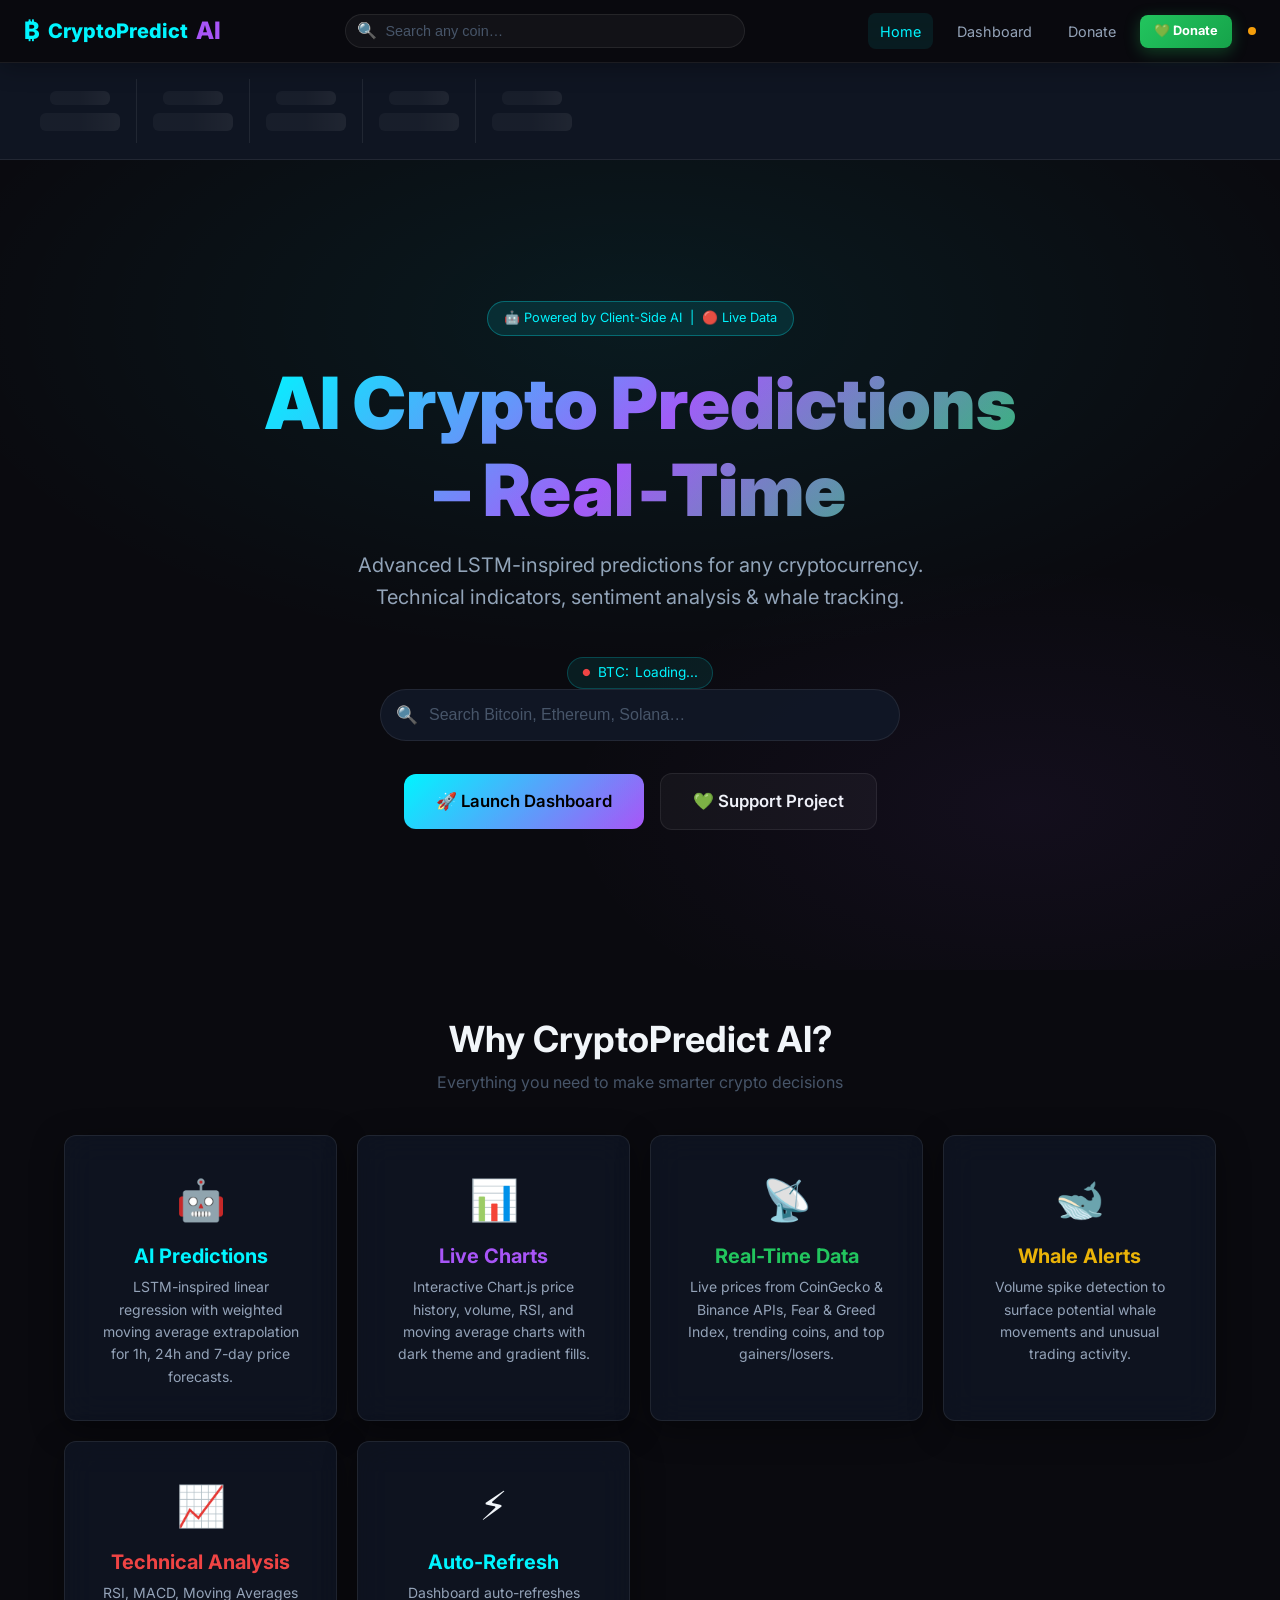
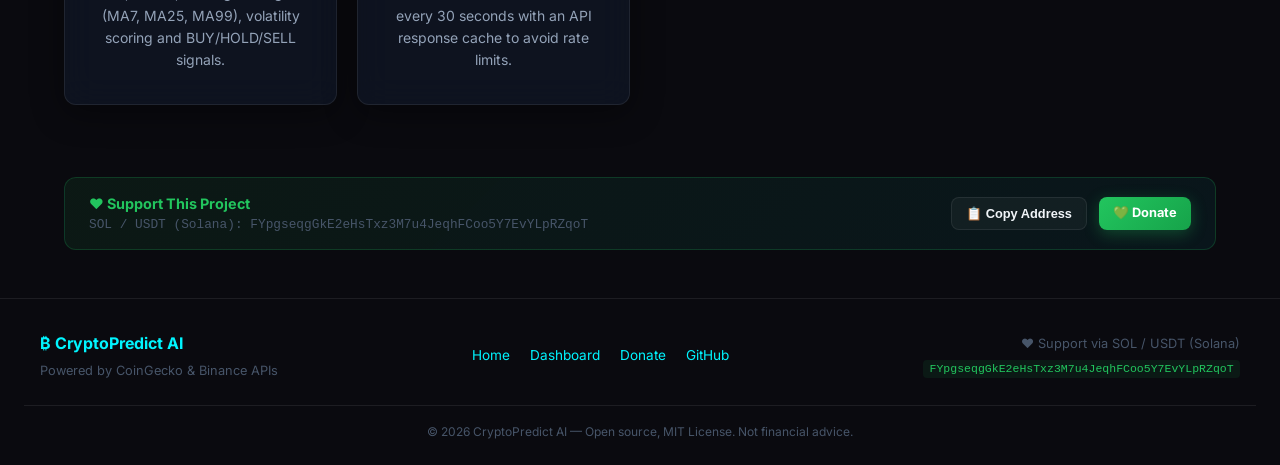
==== commit 8c2af4ae: "Update footer copyright year to 2026" ====
--- a/index.html
+++ b/index.html
@@ -179,7 +179,7 @@
       </div>
     </div>
     <div class="footer-bottom">
-      © 2025 CryptoPredict AI — Open source, MIT License. Not financial advice.
+      © 2026 CryptoPredict AI — Open source, MIT License. Not financial advice.
     </div>
   </footer>
 
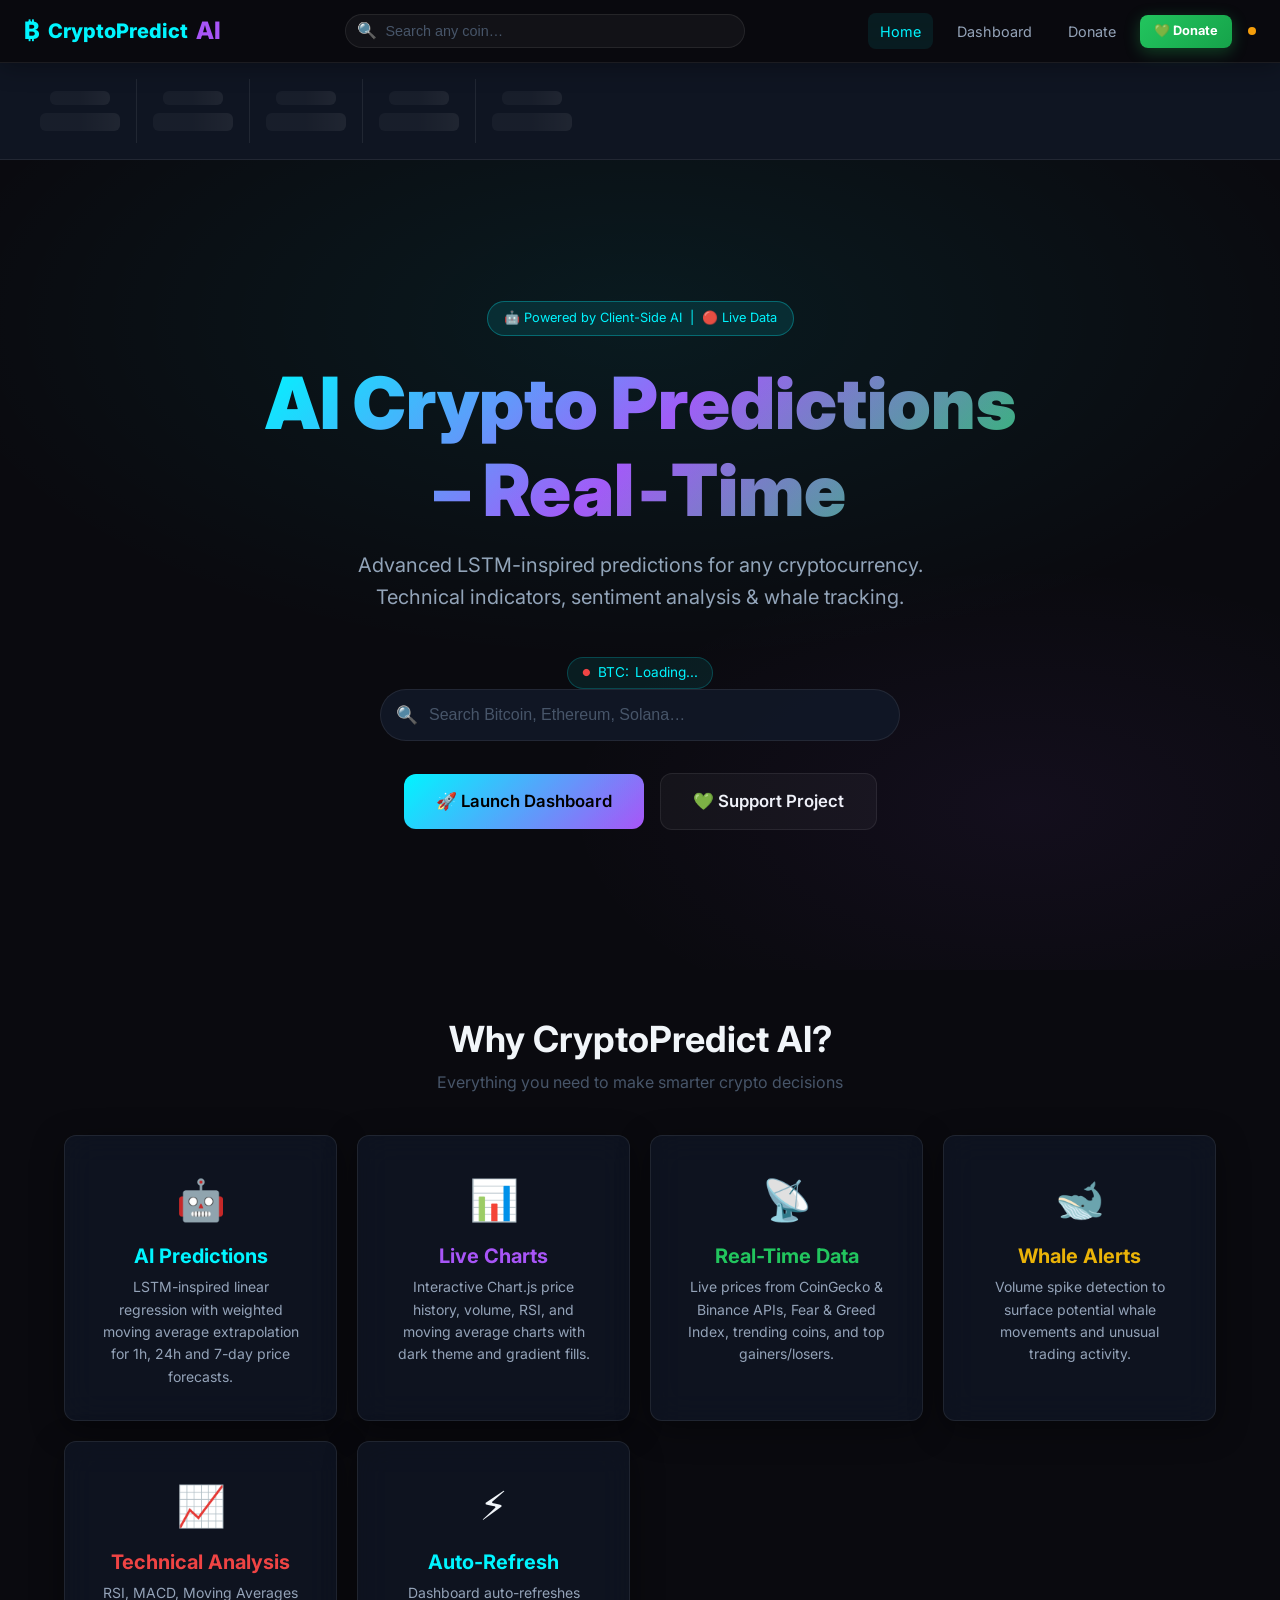
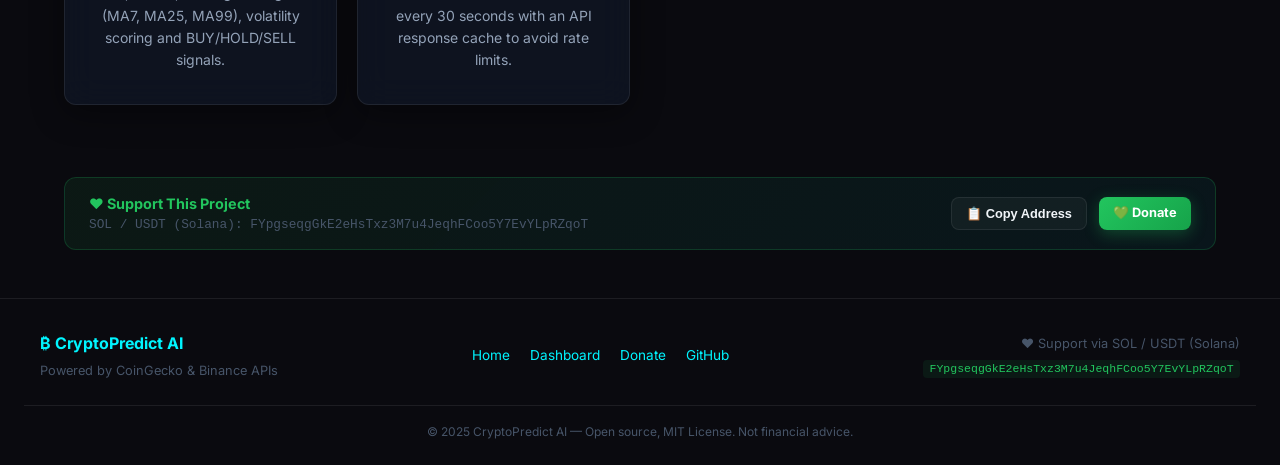
==== commit 081b7cd1: "Merge branch 'main' of https://github.com/1yuub/crypto-predict into copilot/fix-api-retry-logic # Co" ====
--- a/index.html
+++ b/index.html
@@ -179,7 +179,7 @@
       </div>
     </div>
     <div class="footer-bottom">
-      © 2026 CryptoPredict AI — Open source, MIT License. Not financial advice.
+      © 2025 CryptoPredict AI — Open source, MIT License. Not financial advice.
     </div>
   </footer>
 
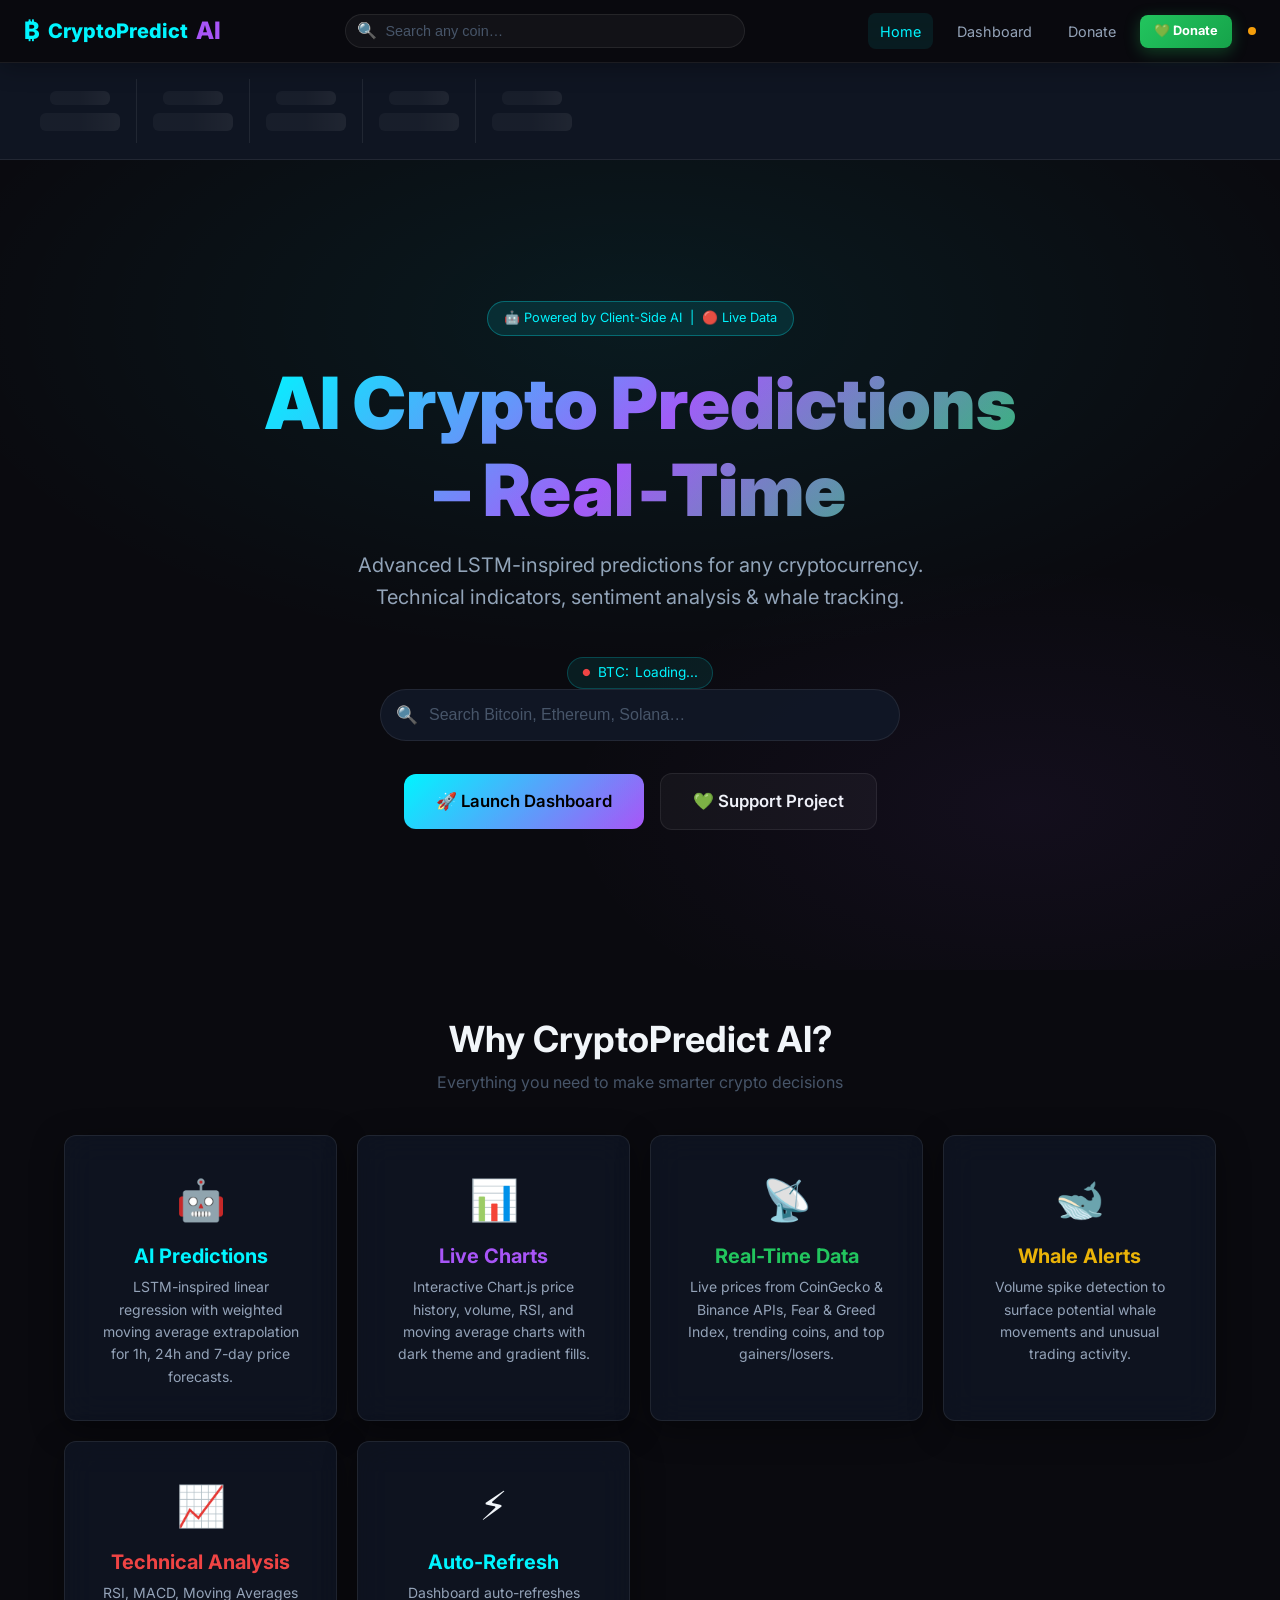
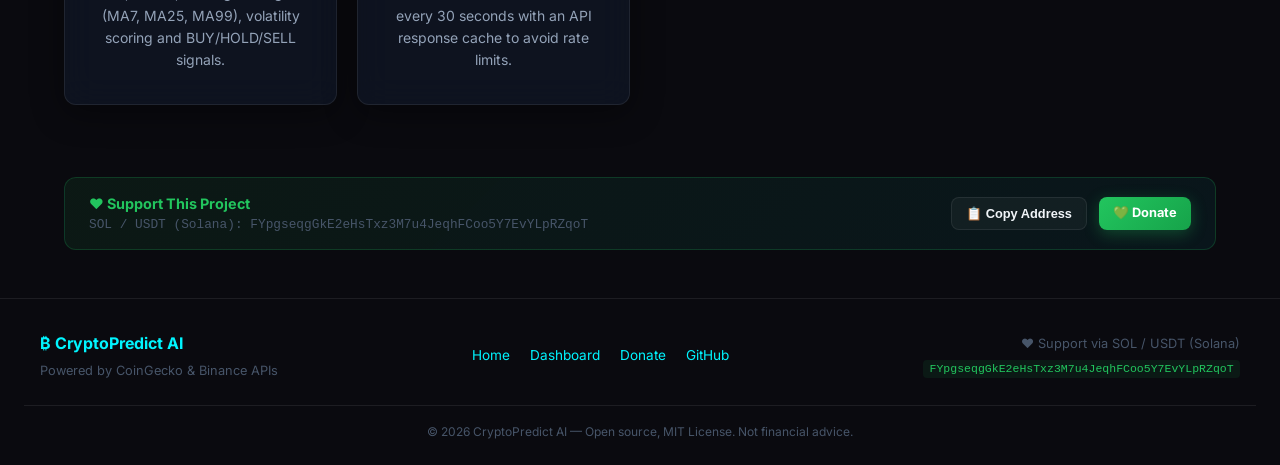
==== commit 9a009fbf: "Fix mobile layout: update viewport meta tags and enhance mobile CSS media queries Co-authored-by: 1y" ====
--- a/index.html
+++ b/index.html
@@ -2,7 +2,7 @@
 <html lang="en">
 <head>
   <meta charset="UTF-8" />
-  <meta name="viewport" content="width=device-width, initial-scale=1.0" />
+  <meta name="viewport" content="width=device-width, initial-scale=1, viewport-fit=cover" />
   <meta name="description" content="AI-powered cryptocurrency prediction platform with real-time price analysis, technical indicators, and buy/sell/hold signals." />
   <title>CryptoPredict AI — Real-Time Crypto Predictions</title>
   <link rel="preconnect" href="https://fonts.googleapis.com" />
@@ -179,7 +179,7 @@
       </div>
     </div>
     <div class="footer-bottom">
-      © 2025 CryptoPredict AI — Open source, MIT License. Not financial advice.
+      © 2026 CryptoPredict AI — Open source, MIT License. Not financial advice.
     </div>
   </footer>
 
--- a/css/style.css
+++ b/css/style.css
@@ -933,7 +933,31 @@
 }
 
 @media (max-width: 768px) {
+  /* Full-width body, no horizontal overflow */
+  html, body {
+    width: 100%;
+    max-width: 100%;
+    overflow-x: hidden;
+    min-height: 100dvh;
+  }
+
+  /* Prevent any element from causing horizontal scroll */
+  img, video, canvas, svg, iframe {
+    max-width: 100%;
+  }
+
+  /* Navbar: hide search, allow actions to wrap */
   .navbar-search { display: none; }
+  .navbar {
+    flex-wrap: wrap;
+    gap: 0.5rem;
+  }
+  .navbar-actions {
+    flex-wrap: wrap;
+    gap: 0.5rem;
+  }
+
+  /* Dashboard grid: single column */
   .dashboard-grid {
     grid-template-columns: 1fr;
   }
@@ -941,8 +965,64 @@
     grid-column: 1;
   }
   .dashboard-center { order: -1; }
+  .dashboard-container {
+    padding: 0.75rem;
+    width: 100%;
+    max-width: 100%;
+  }
+
+  /* Cards and panels */
+  .card, .card-glass, .panel {
+    width: 100%;
+    max-width: 100%;
+    box-sizing: border-box;
+  }
+
+  /* Chart containers */
+  .chart-container {
+    width: 100%;
+    max-width: 100%;
+    height: 220px;
+  }
+  canvas {
+    max-width: 100%;
+  }
+
+  /* Hero: fit full mobile screen */
+  .hero {
+    min-height: 100dvh;
+    padding: 1.5rem 1rem;
+  }
+  .hero-search {
+    width: 100%;
+    max-width: 100%;
+    padding: 0 0.5rem;
+  }
+  .hero-search input {
+    width: 100%;
+    font-size: 1rem;
+    padding: 0.9rem 1rem 0.9rem 2.75rem;
+  }
+  .hero-cta {
+    flex-direction: column;
+    width: 100%;
+    padding: 0 0.5rem;
+  }
+  .hero-cta .btn {
+    width: 100%;
+    text-align: center;
+  }
+
+  /* Quick stats bar: horizontal scroll on mobile */
+  .quick-stats {
+    padding: 0.75rem 1rem;
+  }
+
+  /* Market intel grid */
   .market-intel-grid { grid-template-columns: 1fr 1fr; }
   .metric-grid { grid-template-columns: 1fr 1fr; }
+
+  /* Footer */
   .footer-inner { flex-direction: column; text-align: center; }
   .footer-donate { text-align: center; }
 }
@@ -955,6 +1035,14 @@
   .market-intel-grid { grid-template-columns: 1fr; }
   .tier-grid { grid-template-columns: 1fr 1fr; }
   .hero-title { font-size: 2rem; }
+
+  /* Smaller chart height on very small screens */
+  .chart-container { height: 180px; }
+
+  /* Navbar: brand + status only, no wrapping clutter */
+  .nav-link { display: none; }
+  .nav-link.active { display: inline-block; }
+  .btn-donate { display: none; }
 }
 
 /* ---------- Misc Utilities ---------- */
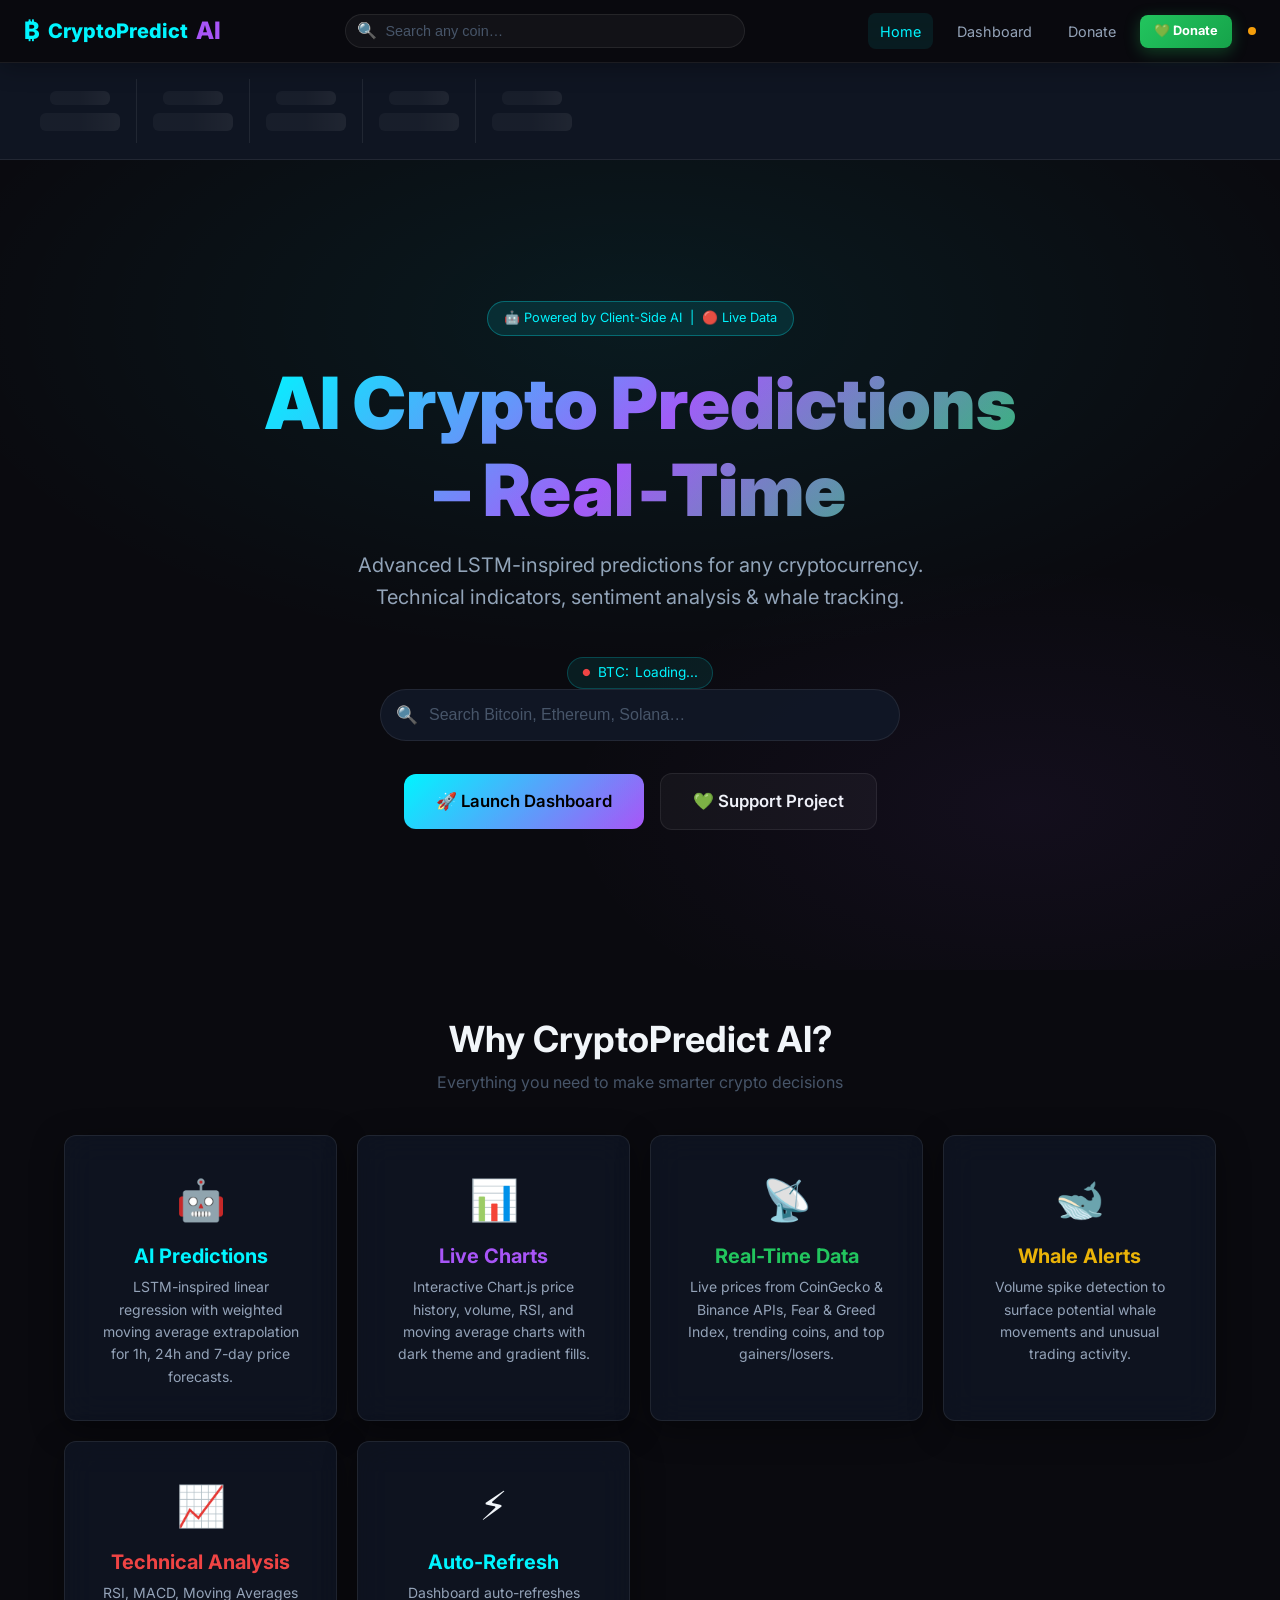
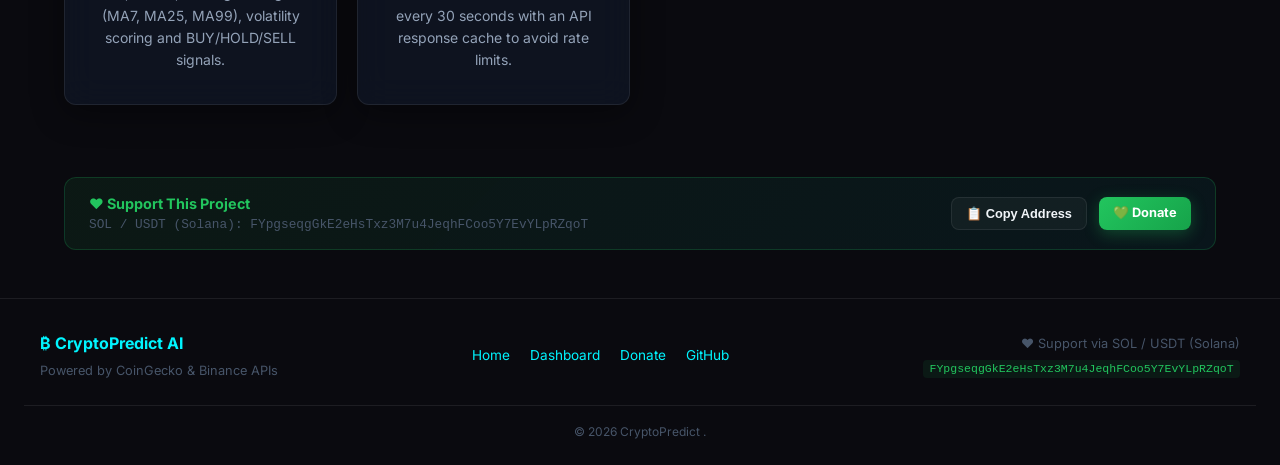
==== commit b727d04e: "Update index.html" ====
--- a/index.html
+++ b/index.html
@@ -2,7 +2,7 @@
 <html lang="en">
 <head>
   <meta charset="UTF-8" />
-  <meta name="viewport" content="width=device-width, initial-scale=1, viewport-fit=cover" />
+  <meta name="viewport" content="width=device-width, initial-scale=1.0" />
   <meta name="description" content="AI-powered cryptocurrency prediction platform with real-time price analysis, technical indicators, and buy/sell/hold signals." />
   <title>CryptoPredict AI — Real-Time Crypto Predictions</title>
   <link rel="preconnect" href="https://fonts.googleapis.com" />
@@ -179,7 +179,7 @@
       </div>
     </div>
     <div class="footer-bottom">
-      © 2026 CryptoPredict AI — Open source, MIT License. Not financial advice.
+      © 2026 CryptoPredict .
     </div>
   </footer>
 
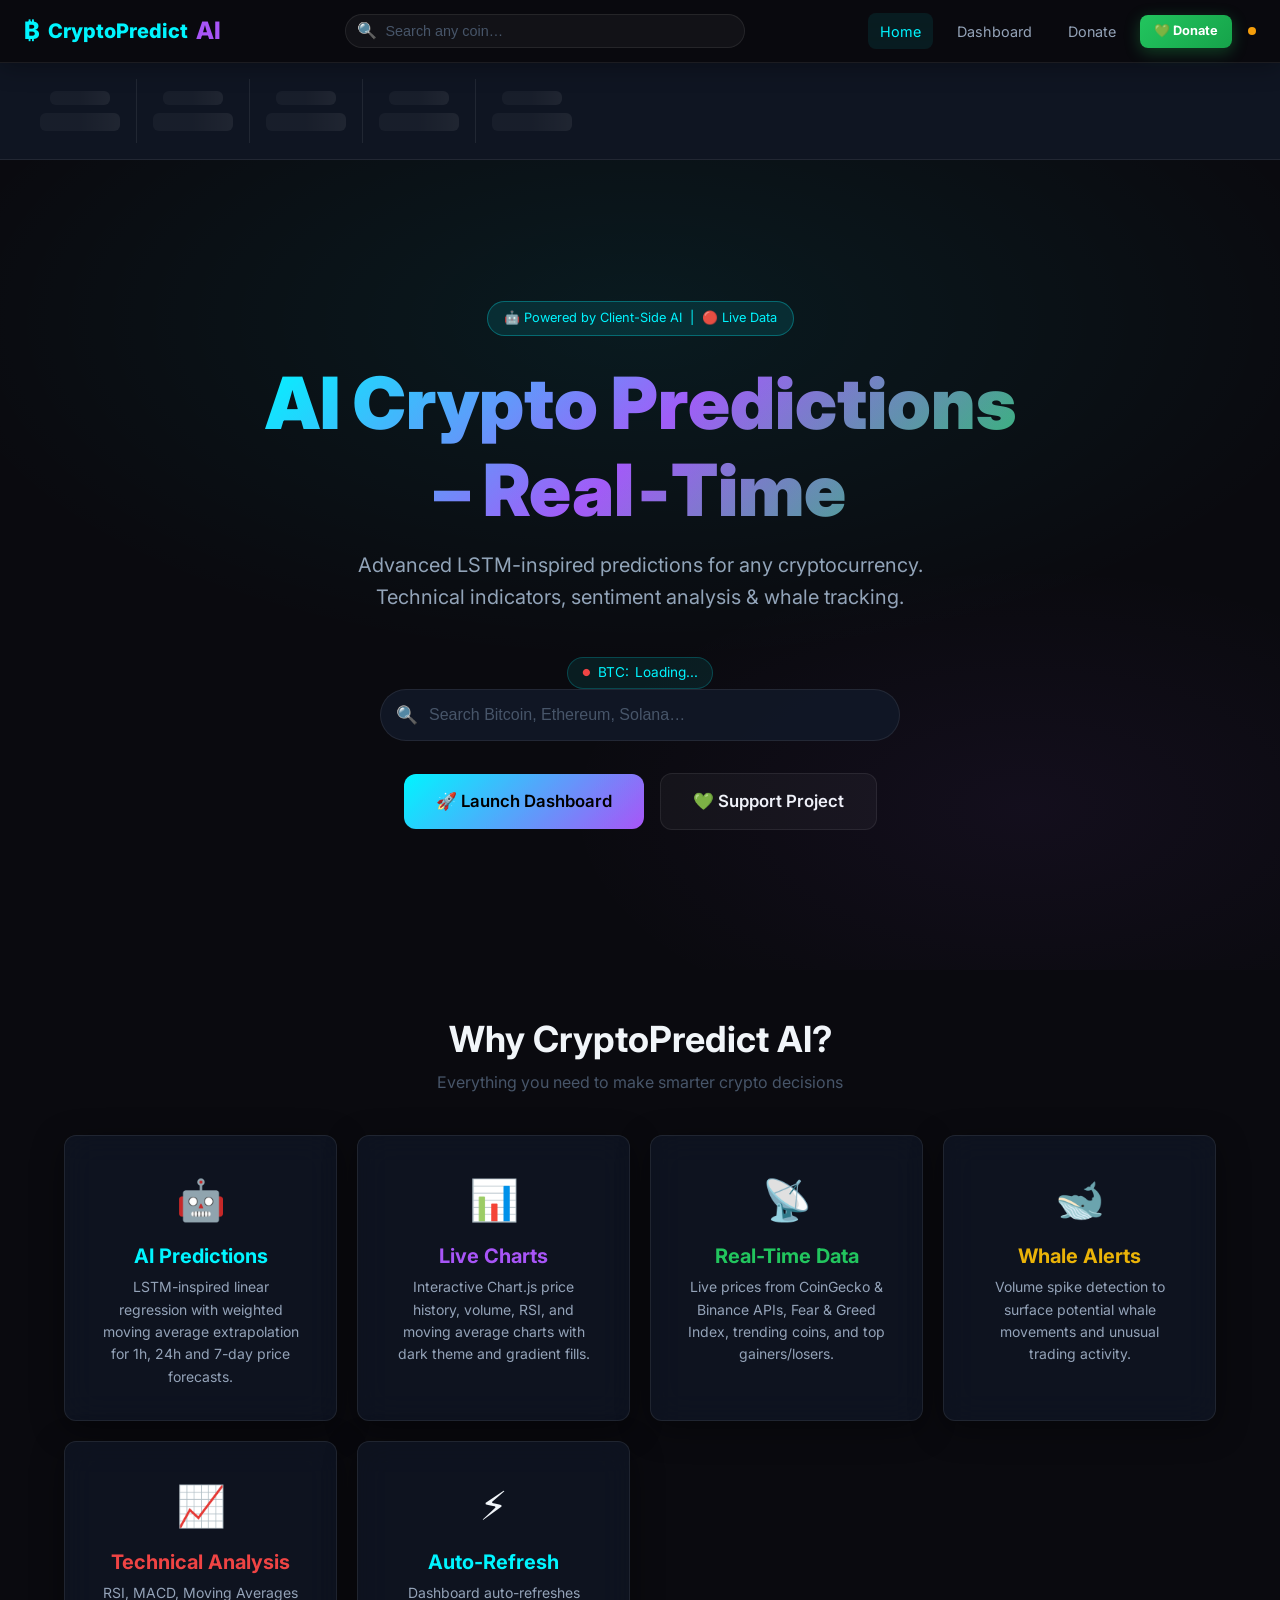
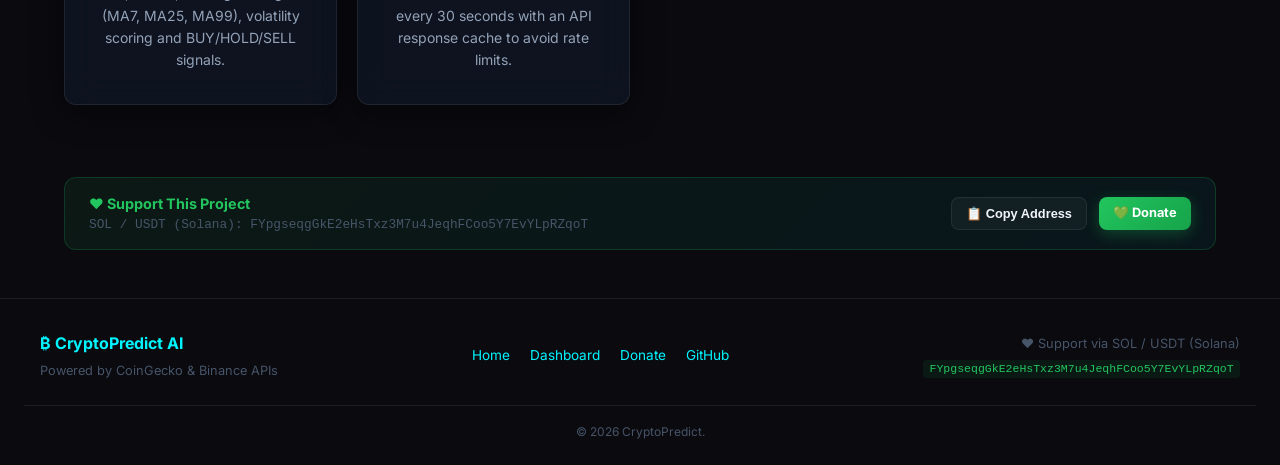
==== commit f4ae561f: "Fix footer copyright formatting" ====
--- a/index.html
+++ b/index.html
@@ -2,7 +2,7 @@
 <html lang="en">
 <head>
   <meta charset="UTF-8" />
-  <meta name="viewport" content="width=device-width, initial-scale=1.0" />
+  <meta name="viewport" content="width=device-width, initial-scale=1, viewport-fit=cover" />
   <meta name="description" content="AI-powered cryptocurrency prediction platform with real-time price analysis, technical indicators, and buy/sell/hold signals." />
   <title>CryptoPredict AI — Real-Time Crypto Predictions</title>
   <link rel="preconnect" href="https://fonts.googleapis.com" />
@@ -179,7 +179,7 @@
       </div>
     </div>
     <div class="footer-bottom">
-      © 2026 CryptoPredict .
+      © 2026 CryptoPredict.
     </div>
   </footer>
 
